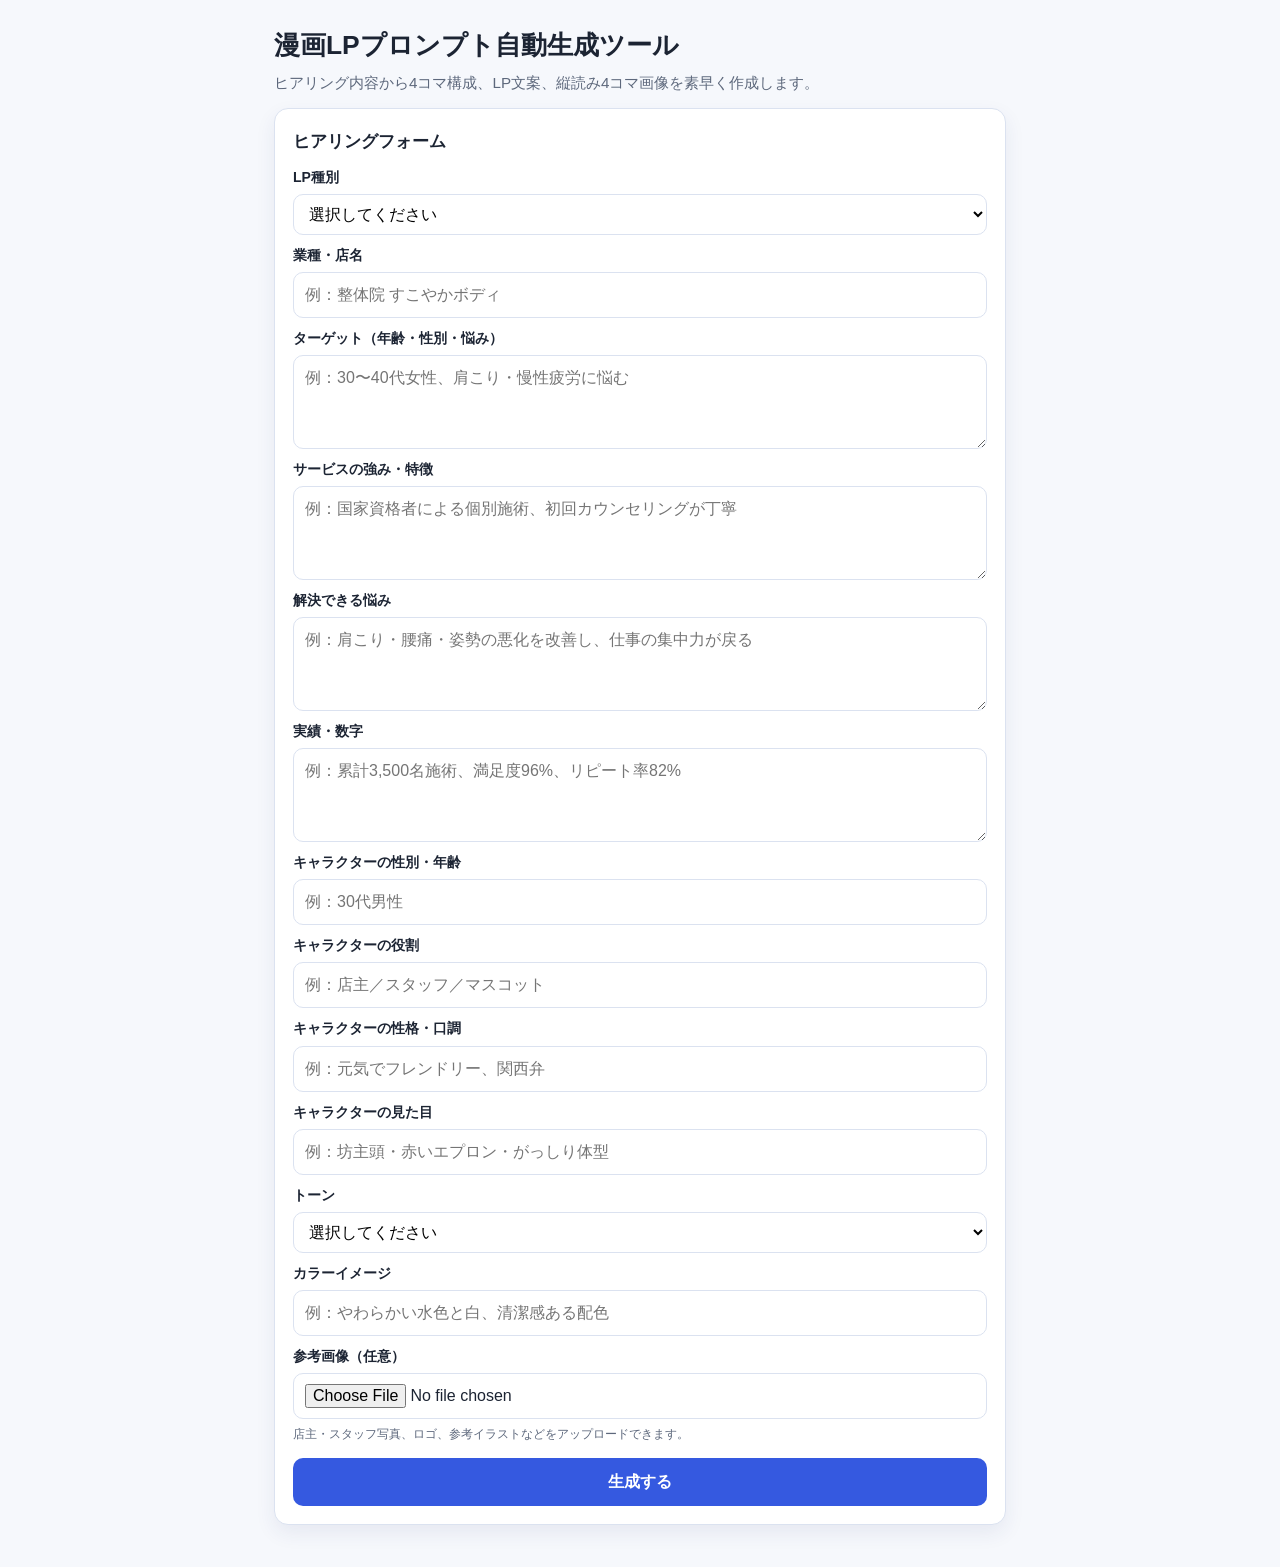
==== index.html @ 5ed5b771 "Add manual image upload for LP generation" ====
﻿<!doctype html>
<html lang="ja">
  <head>
    <meta charset="UTF-8" />
    <meta name="viewport" content="width=device-width, initial-scale=1.0" />
    <title>漫画LPプロンプト自動生成ツール</title>
    <link rel="stylesheet" href="styles.css" />
  </head>
  <body>
    <main class="container">
      <header class="page-header">
        <h1>漫画LPプロンプト自動生成ツール</h1>
        <p>ヒアリング内容から4コマ構成、LP文案、縦読み4コマ画像を素早く作成します。</p>
      </header>

      <section class="card">
        <h2>ヒアリングフォーム</h2>
        <form id="hearing-form" class="form-grid">
        
          <label>
            <span>LP種別</span>
            <select id="lpType" required>
              <option value="">選択してください</option>
              <option value="集客">集客LP（お客様向け）</option>
              <option value="採用">採用LP（求職者向け）</option>
            </select>
          </label>

          <label>
            <span>業種・店名</span>
            <input type="text" id="businessName" required placeholder="例：整体院 すこやかボディ" />
          </label>

          <label>
            <span>ターゲット（年齢・性別・悩み）</span>
            <textarea id="target" required rows="3" placeholder="例：30〜40代女性、肩こり・慢性疲労に悩む"></textarea>
          </label>

          <label>
            <span>サービスの強み・特徴</span>
            <textarea id="strengths" required rows="3" placeholder="例：国家資格者による個別施術、初回カウンセリングが丁寧"></textarea>
          </label>

          <label>
            <span>解決できる悩み</span>
            <textarea id="problemsSolved" required rows="3" placeholder="例：肩こり・腰痛・姿勢の悪化を改善し、仕事の集中力が戻る"></textarea>
          </label>

          <label>
            <span>実績・数字</span>
            <textarea id="results" required rows="3" placeholder="例：累計3,500名施術、満足度96%、リピート率82%"></textarea>
          </label>

          <label>
            <span>キャラクターの性別・年齢</span>
            <input type="text" id="characterGender" required placeholder="例：30代男性" />
          </label>
          
          <label>
            <span>キャラクターの役割</span>
            <input type="text" id="characterRole" required placeholder="例：店主／スタッフ／マスコット" />
          </label>
          
          <label>
            <span>キャラクターの性格・口調</span>
            <input type="text" id="characterPersonality" required placeholder="例：元気でフレンドリー、関西弁" />
          </label>
          
          <label>
            <span>キャラクターの見た目</span>
            <input type="text" id="characterAppearance" required placeholder="例：坊主頭・赤いエプロン・がっしり体型" />
          </label>

          <label>
            <span>トーン</span>
            <select id="tone" required>
              <option value="">選択してください</option>
              <option value="明るい">明るい</option>
              <option value="シリアス">シリアス</option>
              <option value="親しみやすい">親しみやすい</option>
            </select>
          </label>

          <label>
            <span>カラーイメージ</span>
            <input type="text" id="colorImage" required placeholder="例：やわらかい水色と白、清潔感ある配色" />
          </label>
          
          <label>
            <span>参考画像（任意）</span>
            <input type="file" id="referenceImage" accept="image/*" />
            <small class="help-text">店主・スタッフ写真、ロゴ、参考イラストなどをアップロードできます。</small>
          </label>

          <button type="submit" class="primary-btn" id="generateButton">生成する</button>
        </form>
      </section>

      <section class="card" id="output-section" hidden>
        <h2>生成結果</h2>

        <article class="output-block">
          <div class="output-head">
            <h3>1. 4コマのストーリー構成</h3>
            <button type="button" class="copy-btn" data-copy-target="storyOutput">コピー</button>
          </div>
          <pre id="storyOutput" class="output-text"></pre>
        </article>

        <article class="output-block">
          <div class="output-head">
            <h3>2. 画像生成プロンプト（4コマ分）</h3>
            <button type="button" class="copy-btn" data-copy-target="promptOutput">コピー</button>
          </div>
          <pre id="promptOutput" class="output-text"></pre>
        </article>

        <article class="output-block">
          <div class="output-head">
            <h3>3. LPのキャッチコピー案（3パターン）</h3>
            <button type="button" class="copy-btn" data-copy-target="copyOutput">コピー</button>
          </div>
          <pre id="copyOutput" class="output-text"></pre>
        </article>

        <article class="output-block">
          <div class="output-head">
            <h3>4. Claude AIによる分析・提案</h3>
            <button type="button" class="copy-btn" data-copy-target="claudeOutput">コピー</button>
          </div>
          <pre id="claudeOutput" class="output-text"></pre>
        </article>
        <article class="output-block">
          <div class="output-head">
            <h3>5. LP HTMLを生成する</h3>
            <button type="button" class="primary-btn" id="generateLpButton">LP HTMLを生成</button>
          </div>
          <p class="help-text">ヒアリング内容からLP本体のHTMLファイルを自動生成します。生成後にダウンロードできます。</p>
          <p id="lpStatus" class="status-text"></p>
          <button type="button" id="downloadLpButton" class="primary-btn" hidden>HTMLをダウンロード</button>
        </article>

        <article class="output-block">
          <div class="output-head">
            <h3>6. 4コマ漫画データを生成</h3>
            <button type="button" class="primary-btn" id="generateMangaDataButton">4コマデータを生成</button>
          </div>
          <p class="help-text">各コマの設計データ（シーン・セリフ・ナレーション・画像プロンプト）をClaude AIが自動生成します。</p>
          <p id="mangaDataStatus" class="status-text"></p>
          <div id="mangaCardsContainer" hidden></div>
          <button type="button" class="primary-btn" id="generateImagesButton" hidden>4コマ画像を生成（GPT Image 2）</button>
          <p id="imageGenStatus" class="status-text"></p>
          <div id="mangaImagesContainer" hidden></div>
        </article>

        <article class="output-block">
          <div class="output-head">
            <h3>7. 手動画像アップロード（API不要）</h3>
          </div>
          <p class="help-text">OpenAI APIが使えない場合、外部で作成した画像をアップロードするとLP HTMLに反映できます。アップロード後にそのまま「LP HTMLを生成」へ進めます。</p>
          <div class="upload-grid">
            <div class="upload-item">
              <label>
                <span>人物紹介画像</span>
                <input type="file" id="uploadProfile" accept="image/*" />
              </label>
              <div id="previewProfile" class="upload-preview" hidden></div>
            </div>
            <div class="upload-item">
              <label>
                <span>1コマ目</span>
                <input type="file" id="uploadPanel1" accept="image/*" />
              </label>
              <div id="previewPanel1" class="upload-preview" hidden></div>
            </div>
            <div class="upload-item">
              <label>
                <span>2コマ目</span>
                <input type="file" id="uploadPanel2" accept="image/*" />
              </label>
              <div id="previewPanel2" class="upload-preview" hidden></div>
            </div>
            <div class="upload-item">
              <label>
                <span>3コマ目</span>
                <input type="file" id="uploadPanel3" accept="image/*" />
              </label>
              <div id="previewPanel3" class="upload-preview" hidden></div>
            </div>
            <div class="upload-item">
              <label>
                <span>4コマ目</span>
                <input type="file" id="uploadPanel4" accept="image/*" />
              </label>
              <div id="previewPanel4" class="upload-preview" hidden></div>
            </div>
          </div>
          <p id="uploadStatus" class="upload-status"></p>
        </article>
      </section>
    </main>

    <script src="script.js"></script>
  </body>
</html>
---- styles.css ----
﻿:root {
  --bg: #f6f8fc;
  --surface: #ffffff;
  --text: #1c2433;
  --muted: #5d687c;
  --primary: #3559e0;
  --primary-hover: #2547c3;
  --border: #dbe2f0;
  --radius: 14px;
  --shadow: 0 8px 20px rgba(38, 55, 110, 0.08);
  --success: #1f8f53;
  --warning-bg: #fff9e8;
}

* {
  box-sizing: border-box;
}

body {
  margin: 0;
  font-family: -apple-system, BlinkMacSystemFont, "Segoe UI", Roboto, "Hiragino Kaku Gothic ProN", "Noto Sans JP", "Yu Gothic", sans-serif;
  background: var(--bg);
  color: var(--text);
  line-height: 1.5;
}

.container {
  max-width: 760px;
  margin: 0 auto;
  padding: 16px 14px 28px;
}

.page-header {
  margin-bottom: 14px;
}

h1 {
  font-size: 1.35rem;
  margin: 0 0 6px;
}

.page-header p {
  margin: 0;
  color: var(--muted);
  font-size: 0.95rem;
}

.card {
  background: var(--surface);
  border: 1px solid var(--border);
  border-radius: var(--radius);
  box-shadow: var(--shadow);
  padding: 14px;
  margin-bottom: 14px;
}

h2 {
  margin: 2px 0 12px;
  font-size: 1.05rem;
}

.form-grid {
  display: grid;
  gap: 10px;
}

label {
  display: grid;
  gap: 6px;
}

label span {
  font-size: 0.88rem;
  font-weight: 600;
}

.help-text {
  color: var(--muted);
  font-size: 0.78rem;
}

input,
textarea,
select,
button {
  font: inherit;
}

input,
textarea,
select {
  width: 100%;
  border: 1px solid var(--border);
  border-radius: 10px;
  padding: 10px 11px;
  background: #fff;
}

textarea {
  resize: vertical;
}

input:focus,
textarea:focus,
select:focus,
button:focus-visible {
  outline: 2px solid #93a8ff;
  outline-offset: 1px;
}

.primary-btn {
  margin-top: 4px;
  border: none;
  border-radius: 10px;
  background: var(--primary);
  color: #fff;
  padding: 12px;
  font-weight: 700;
}

.primary-btn:hover {
  background: var(--primary-hover);
}

.primary-btn:disabled {
  opacity: 0.7;
}

.output-block + .output-block {
  margin-top: 16px;
}

.output-head {
  display: flex;
  justify-content: space-between;
  align-items: center;
  gap: 8px;
  margin-bottom: 8px;
}

h3 {
  font-size: 0.95rem;
  margin: 0;
}

.copy-btn {
  border: 1px solid var(--border);
  border-radius: 999px;
  padding: 7px 11px;
  background: #fff;
  color: var(--text);
  font-size: 0.8rem;
}

.copy-btn:hover {
  background: #f1f5ff;
}

.output-text {
  margin: 0;
  white-space: pre-wrap;
  background: #f9fbff;
  border: 1px solid var(--border);
  border-radius: 10px;
  padding: 10px;
  min-height: 84px;
  font-size: 0.88rem;
}

.status-text {
  margin: 0 0 10px;
  color: var(--muted);
  font-size: 0.88rem;
}

.generated-image {
  display: block;
  width: 100%;
  max-width: 420px;
  margin: 0 auto;
  border-radius: 12px;
  border: 1px solid var(--border);
  box-shadow: var(--shadow);
  background: linear-gradient(180deg, #fff, #f6f8fc);
}

@media (min-width: 768px) {
  .container {
    padding-top: 26px;
  }

  .card {
    padding: 18px;
  }

  h1 {
    font-size: 1.65rem;
  }
}
/* ローディングスピナー */
.spinner {
  display: inline-block;
  width: 16px;
  height: 16px;
  border: 2px solid var(--border);
  border-top-color: var(--primary);
  border-radius: 50%;
  animation: spin 0.7s linear infinite;
  vertical-align: middle;
  margin-right: 6px;
}
@keyframes spin {
  to { transform: rotate(360deg); }
}

/* Claude出力のMarkdown整形 */
.claude-result {
  background: #f9fbff;
  border: 1px solid var(--border);
  border-radius: 10px;
  padding: 14px;
  font-size: 0.88rem;
  line-height: 1.7;
}
.claude-result h2 {
  font-size: 1rem;
  color: var(--primary);
  border-bottom: 1px solid var(--border);
  padding-bottom: 4px;
  margin: 16px 0 8px;
}
.claude-result h2:first-child {
  margin-top: 0;
}
.claude-result h3 {
  font-size: 0.92rem;
  margin: 12px 0 4px;
}
.claude-result p {
  margin: 4px 0;
}
.claude-result blockquote {
  border-left: 3px solid var(--primary);
  margin: 6px 0;
  padding: 4px 10px;
  color: var(--muted);
  background: #f1f5ff;
  border-radius: 0 6px 6px 0;
}
.claude-result hr {
  border: none;
  border-top: 1px solid var(--border);
  margin: 12px 0;
}
/* コードブロックのはみ出し防止 */
.claude-result pre {
  white-space: pre-wrap;
  word-break: break-all;
  background: #f1f5ff;
  border: 1px solid var(--border);
  border-radius: 8px;
  padding: 10px;
  font-size: 0.82rem;
  overflow-x: auto;
}
/* テーブル */
.md-table {
  width: 100%;
  border-collapse: collapse;
  font-size: 0.85rem;
  margin: 8px 0;
}
.md-table th,
.md-table td {
  border: 1px solid var(--border);
  padding: 6px 10px;
  text-align: left;
}
.md-table th {
  background: #f1f5ff;
  font-weight: 600;
}

/* 4コマ漫画データカード */
.manga-cards-grid {
  display: grid;
  gap: 12px;
  margin-top: 8px;
}

@media (min-width: 640px) {
  .manga-cards-grid {
    grid-template-columns: 1fr 1fr;
  }
}

.manga-card {
  border: 1px solid var(--border);
  border-radius: 10px;
  overflow: hidden;
  background: #fff;
}

.manga-card-header {
  background: var(--primary);
  color: #fff;
  padding: 8px 12px;
  display: flex;
  align-items: center;
  gap: 8px;
}

.manga-panel-num {
  font-size: 0.75rem;
  font-weight: 700;
  background: rgba(255, 255, 255, 0.2);
  border-radius: 999px;
  padding: 2px 8px;
  white-space: nowrap;
}

.manga-panel-title {
  font-size: 0.88rem;
  font-weight: 700;
}

.manga-card-body {
  margin: 0;
  padding: 10px 12px;
  display: grid;
  gap: 4px;
  font-size: 0.85rem;
}

.manga-card-body dt {
  font-weight: 600;
  color: var(--muted);
  font-size: 0.75rem;
  margin-top: 6px;
}

.manga-card-body dt:first-child {
  margin-top: 0;
}

.manga-card-body dd {
  margin: 0;
  line-height: 1.6;
}

.manga-dialogue {
  display: flex;
  flex-wrap: wrap;
  gap: 4px;
}

.manga-dialogue-item {
  background: #f1f5ff;
  border-radius: 6px;
  padding: 2px 8px;
  font-size: 0.82rem;
}

.manga-prompt-row {
  display: flex;
  align-items: flex-start;
  gap: 8px;
}

.manga-prompt-row span {
  flex: 1;
  font-size: 0.8rem;
  color: var(--muted);
  word-break: break-all;
  line-height: 1.5;
}

.manga-copy-btn {
  flex-shrink: 0;
  margin-top: 1px;
}

/* 共通キャラクタープロンプト */
.manga-common-char {
  border: 1px solid var(--border);
  border-radius: 10px;
  background: #f1f5ff;
  padding: 10px 12px;
  margin-bottom: 12px;
}

.manga-common-char-head {
  display: flex;
  justify-content: space-between;
  align-items: center;
  gap: 8px;
  margin-bottom: 6px;
}

.manga-common-char-label {
  font-size: 0.75rem;
  font-weight: 700;
  color: var(--primary);
}

.manga-common-char-text {
  display: block;
  font-size: 0.82rem;
  color: var(--muted);
  word-break: break-all;
  line-height: 1.6;
}

/* 4コマ画像生成エリア */
#mangaImagesContainer {
  display: flex;
  flex-direction: column;
  gap: 16px;
  margin-top: 12px;
}

.manga-image-item {
  border: 1px solid var(--border);
  border-radius: 10px;
  overflow: hidden;
  background: #fff;
}

.manga-image-label {
  background: var(--primary);
  color: #fff;
  font-size: 0.82rem;
  font-weight: 700;
  padding: 6px 12px;
}

.manga-image-item img {
  display: block;
  width: 100%;
  height: auto;
}

.manga-image-error {
  border-color: #e57373;
}

.manga-image-error p {
  color: #c62828;
  font-size: 0.85rem;
  padding: 10px 12px;
  margin: 0;
}

/* 手動アップロードセクション */
.upload-grid {
  display: grid;
  gap: 10px;
  margin-top: 8px;
}

@media (min-width: 500px) {
  .upload-grid {
    grid-template-columns: 1fr 1fr;
  }
}

.upload-item {
  border: 1px solid var(--border);
  border-radius: 10px;
  background: #fff;
  overflow: hidden;
}

.upload-item label {
  display: block;
  padding: 10px 12px;
  background: #f1f5ff;
  cursor: pointer;
  border-bottom: 1px solid var(--border);
}

.upload-item label span {
  display: block;
  font-size: 0.82rem;
  font-weight: 700;
  color: var(--primary);
  margin-bottom: 4px;
}

.upload-item label input[type="file"] {
  font-size: 0.78rem;
  width: 100%;
}

.upload-preview {
  padding: 8px;
  background: #f9fbff;
}

.upload-preview img {
  display: block;
  width: 100%;
  height: auto;
  border-radius: 6px;
  border: 1px solid var(--border);
}

.upload-status {
  margin: 10px 0 0;
  font-size: 0.85rem;
  color: var(--success);
  font-weight: 600;
}
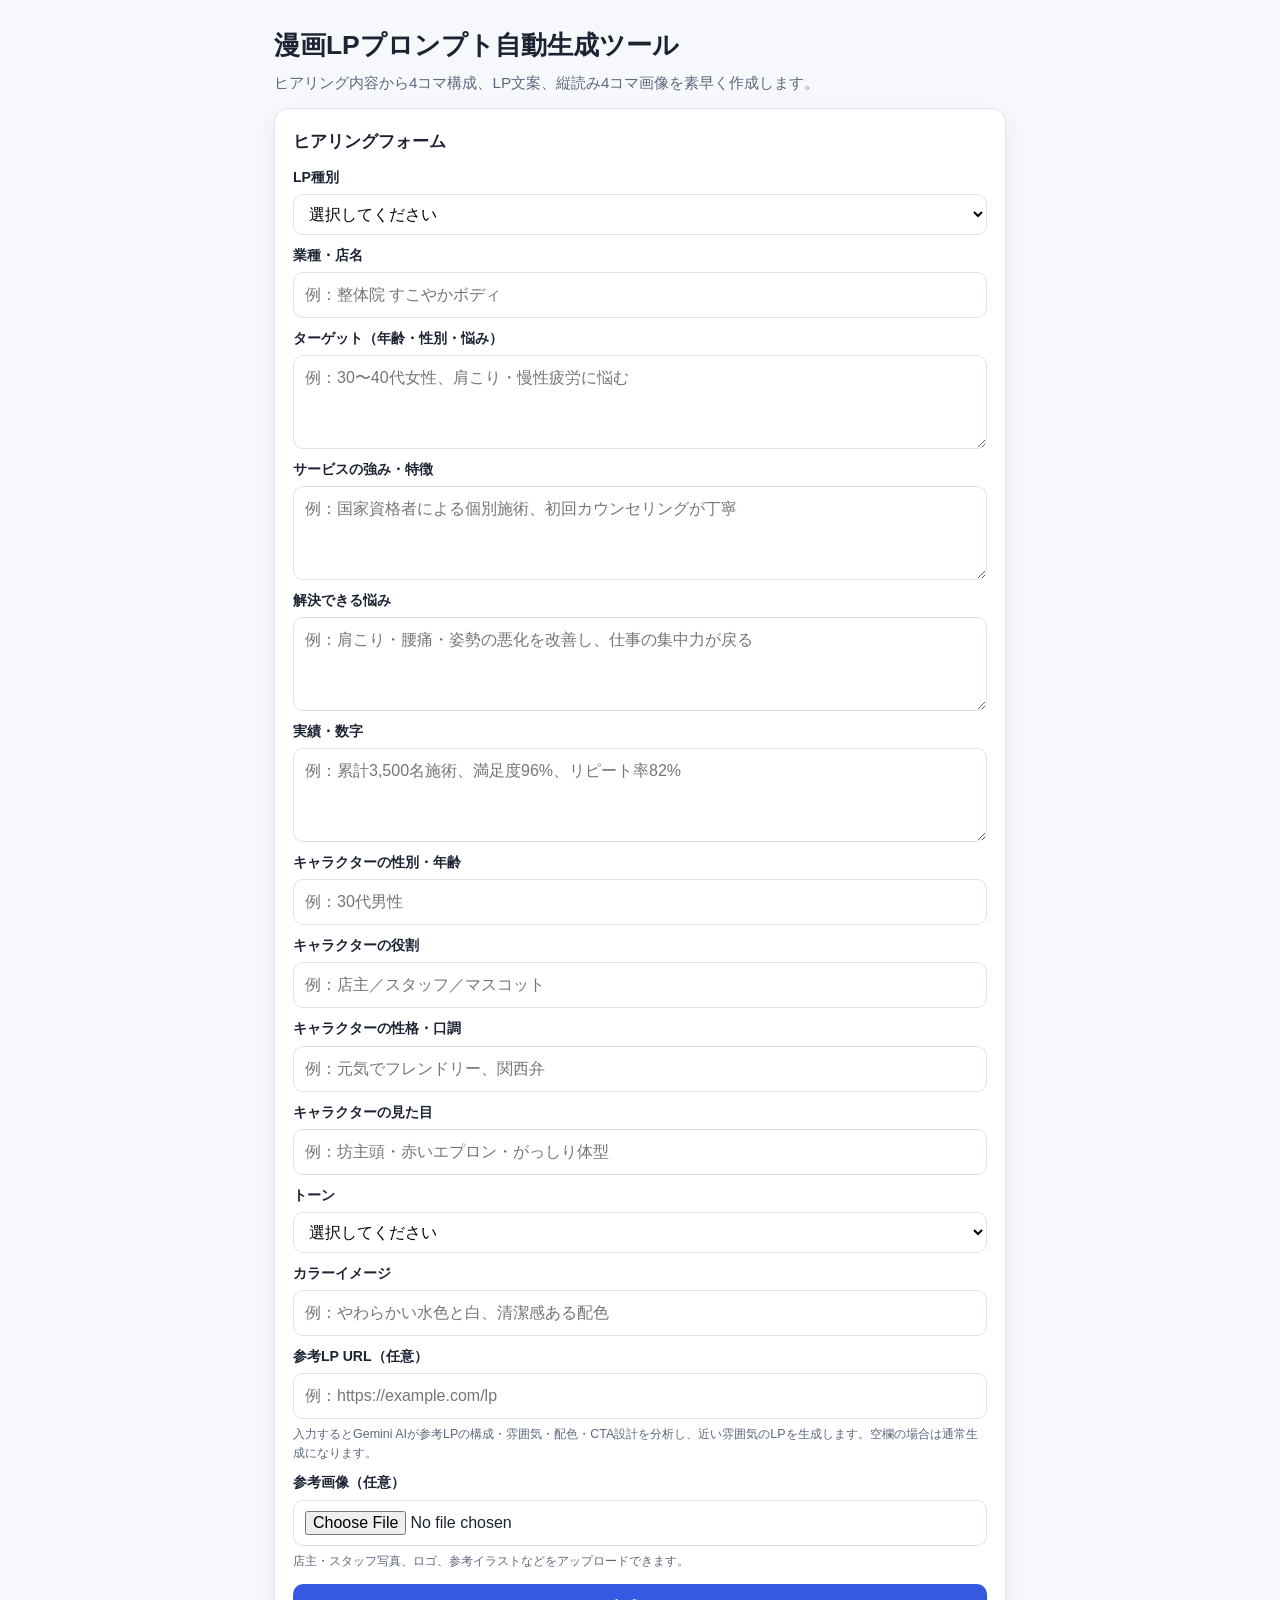
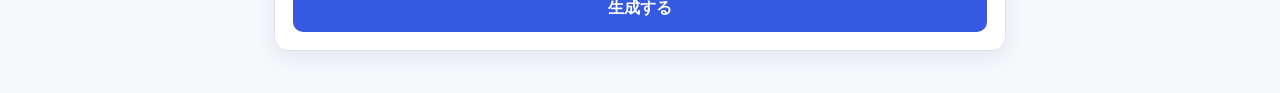
==== commit 699afbf6: "Add reference LP URL generation with Gemini fallback" ====
--- a/index.html
+++ b/index.html
@@ -87,6 +87,12 @@
           </label>
           
           <label>
+            <span>参考LP URL（任意）</span>
+            <input type="url" id="refLpUrl" placeholder="例：https://example.com/lp" />
+            <small class="help-text">入力するとGemini AIが参考LPの構成・雰囲気・配色・CTA設計を分析し、近い雰囲気のLPを生成します。空欄の場合は通常生成になります。</small>
+          </label>
+
+          <label>
             <span>参考画像（任意）</span>
             <input type="file" id="referenceImage" accept="image/*" />
             <small class="help-text">店主・スタッフ写真、ロゴ、参考イラストなどをアップロードできます。</small>
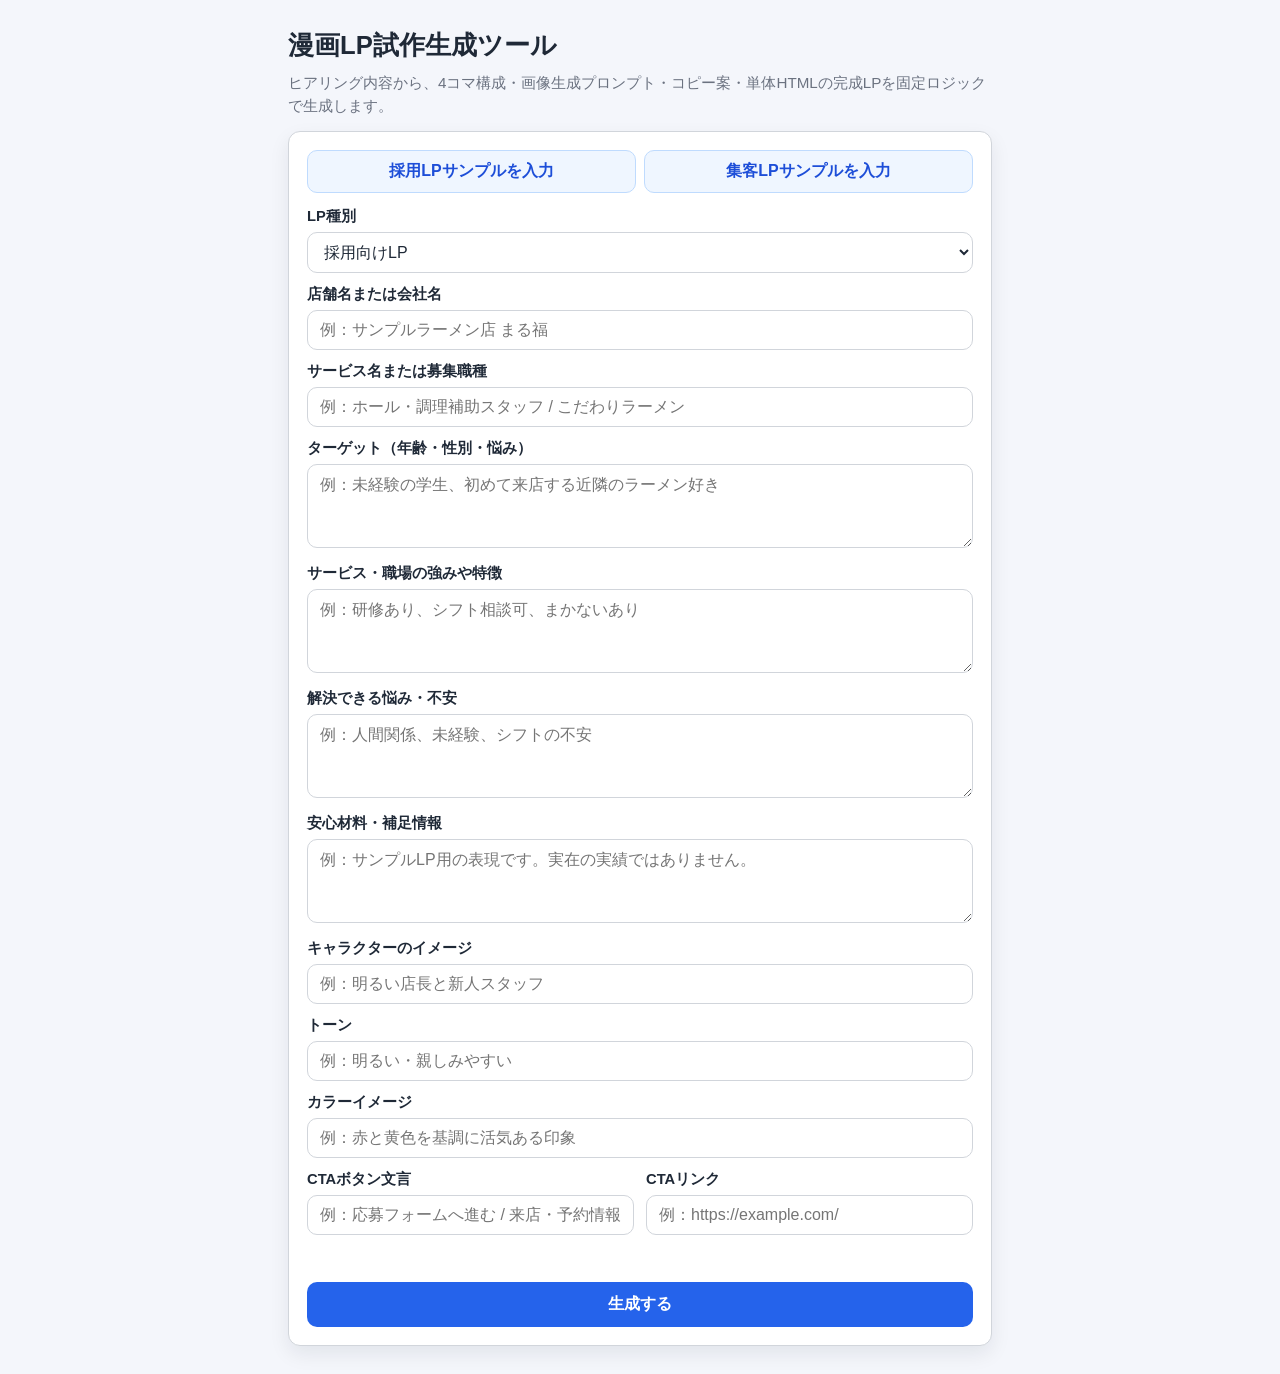
==== commit 6be554b8: "Build recruiting and leadgen manga LP generator" ====
--- a/index.html
+++ b/index.html
@@ -3,209 +3,135 @@
   <head>
     <meta charset="UTF-8" />
     <meta name="viewport" content="width=device-width, initial-scale=1.0" />
-    <title>漫画LPプロンプト自動生成ツール</title>
-    <link rel="stylesheet" href="styles.css" />
+    <title>ヒアリングフォーム→漫画LP試作生成</title>
+    <link rel="stylesheet" href="css/manga.css" />
   </head>
   <body>
     <main class="container">
-      <header class="page-header">
-        <h1>漫画LPプロンプト自動生成ツール</h1>
-        <p>ヒアリング内容から4コマ構成、LP文案、縦読み4コマ画像を素早く作成します。</p>
+      <header class="header">
+        <h1>漫画LP試作生成ツール</h1>
+        <p>ヒアリング内容から、4コマ構成・画像生成プロンプト・コピー案・単体HTMLの完成LPを固定ロジックで生成します。</p>
       </header>
 
-      <section class="card">
-        <h2>ヒアリングフォーム</h2>
-        <form id="hearing-form" class="form-grid">
-        
-          <label>
-            <span>LP種別</span>
-            <select id="lpType" required>
-              <option value="">選択してください</option>
-              <option value="集客">集客LP（お客様向け）</option>
-              <option value="採用">採用LP（求職者向け）</option>
-            </select>
-          </label>
+      <form id="hearing-form" class="card" novalidate>
+        <div class="preset-actions" aria-label="サンプル入力">
+          <button type="button" class="preset-btn" data-preset="recruiting">採用LPサンプルを入力</button>
+          <button type="button" class="preset-btn" data-preset="leadgen">集客LPサンプルを入力</button>
+        </div>
 
-          <label>
-            <span>業種・店名</span>
-            <input type="text" id="businessName" required placeholder="例：整体院 すこやかボディ" />
-          </label>
+        <div class="field">
+          <label for="lpType">LP種別</label>
+          <select id="lpType" name="lpType" required>
+            <option value="recruiting">採用向けLP</option>
+            <option value="leadgen">集客向けLP</option>
+          </select>
+        </div>
 
-          <label>
-            <span>ターゲット（年齢・性別・悩み）</span>
-            <textarea id="target" required rows="3" placeholder="例：30〜40代女性、肩こり・慢性疲労に悩む"></textarea>
-          </label>
+        <div class="field">
+          <label for="business">店舗名または会社名</label>
+          <input id="business" name="business" type="text" required placeholder="例：サンプルラーメン店 まる福" />
+        </div>
 
-          <label>
-            <span>サービスの強み・特徴</span>
-            <textarea id="strengths" required rows="3" placeholder="例：国家資格者による個別施術、初回カウンセリングが丁寧"></textarea>
-          </label>
+        <div class="field">
+          <label for="service">サービス名または募集職種</label>
+          <input id="service" name="service" type="text" required placeholder="例：ホール・調理補助スタッフ / こだわりラーメン" />
+        </div>
 
-          <label>
-            <span>解決できる悩み</span>
-            <textarea id="problemsSolved" required rows="3" placeholder="例：肩こり・腰痛・姿勢の悪化を改善し、仕事の集中力が戻る"></textarea>
-          </label>
+        <div class="field">
+          <label for="target">ターゲット（年齢・性別・悩み）</label>
+          <textarea id="target" name="target" required placeholder="例：未経験の学生、初めて来店する近隣のラーメン好き"></textarea>
+        </div>
 
-          <label>
-            <span>実績・数字</span>
-            <textarea id="results" required rows="3" placeholder="例：累計3,500名施術、満足度96%、リピート率82%"></textarea>
-          </label>
+        <div class="field">
+          <label for="strength">サービス・職場の強みや特徴</label>
+          <textarea id="strength" name="strength" required placeholder="例：研修あり、シフト相談可、まかないあり"></textarea>
+        </div>
 
-          <label>
-            <span>キャラクターの性別・年齢</span>
-            <input type="text" id="characterGender" required placeholder="例：30代男性" />
-          </label>
-          
-          <label>
-            <span>キャラクターの役割</span>
-            <input type="text" id="characterRole" required placeholder="例：店主／スタッフ／マスコット" />
-          </label>
-          
-          <label>
-            <span>キャラクターの性格・口調</span>
-            <input type="text" id="characterPersonality" required placeholder="例：元気でフレンドリー、関西弁" />
-          </label>
-          
-          <label>
-            <span>キャラクターの見た目</span>
-            <input type="text" id="characterAppearance" required placeholder="例：坊主頭・赤いエプロン・がっしり体型" />
-          </label>
+        <div class="field">
+          <label for="problem">解決できる悩み・不安</label>
+          <textarea id="problem" name="problem" required placeholder="例：人間関係、未経験、シフトの不安"></textarea>
+        </div>
 
-          <label>
-            <span>トーン</span>
-            <select id="tone" required>
-              <option value="">選択してください</option>
-              <option value="明るい">明るい</option>
-              <option value="シリアス">シリアス</option>
-              <option value="親しみやすい">親しみやすい</option>
-            </select>
-          </label>
+        <div class="field">
+          <label for="achievement">安心材料・補足情報</label>
+          <textarea id="achievement" name="achievement" required placeholder="例：サンプルLP用の表現です。実在の実績ではありません。"></textarea>
+        </div>
 
-          <label>
-            <span>カラーイメージ</span>
-            <input type="text" id="colorImage" required placeholder="例：やわらかい水色と白、清潔感ある配色" />
-          </label>
-          
-          <label>
-            <span>参考LP URL（任意）</span>
-            <input type="url" id="refLpUrl" placeholder="例：https://example.com/lp" />
-            <small class="help-text">入力するとGemini AIが参考LPの構成・雰囲気・配色・CTA設計を分析し、近い雰囲気のLPを生成します。空欄の場合は通常生成になります。</small>
-          </label>
+        <div class="field">
+          <label for="character">キャラクターのイメージ</label>
+          <input id="character" name="character" type="text" required placeholder="例：明るい店長と新人スタッフ" />
+        </div>
 
-          <label>
-            <span>参考画像（任意）</span>
-            <input type="file" id="referenceImage" accept="image/*" />
-            <small class="help-text">店主・スタッフ写真、ロゴ、参考イラストなどをアップロードできます。</small>
-          </label>
+        <div class="field">
+          <label for="tone">トーン</label>
+          <input id="tone" name="tone" type="text" required placeholder="例：明るい・親しみやすい" />
+        </div>
 
-          <button type="submit" class="primary-btn" id="generateButton">生成する</button>
-        </form>
-      </section>
+        <div class="field">
+          <label for="color">カラーイメージ</label>
+          <input id="color" name="color" type="text" required placeholder="例：赤と黄色を基調に活気ある印象" />
+        </div>
 
-      <section class="card" id="output-section" hidden>
-        <h2>生成結果</h2>
+        <div class="field field-pair">
+          <div>
+            <label for="ctaLabel">CTAボタン文言</label>
+            <input id="ctaLabel" name="ctaLabel" type="text" required placeholder="例：応募フォームへ進む / 来店・予約情報を見る" />
+          </div>
+          <div>
+            <label for="ctaUrl">CTAリンク</label>
+            <input id="ctaUrl" name="ctaUrl" type="url" required placeholder="例：https://example.com/" />
+          </div>
+        </div>
 
-        <article class="output-block">
-          <div class="output-head">
-            <h3>1. 4コマのストーリー構成</h3>
-            <button type="button" class="copy-btn" data-copy-target="storyOutput">コピー</button>
+        <p id="form-error" class="form-error" role="alert"></p>
+        <button class="submit-btn" type="submit">生成する</button>
+      </form>
+
+      <section id="result" class="result hidden" aria-live="polite">
+        <article class="card result-block">
+          <div class="result-header">
+            <h2>1. 4コマのストーリー構成</h2>
+            <button type="button" class="copy-btn" data-copy-target="story">コピー</button>
           </div>
-          <pre id="storyOutput" class="output-text"></pre>
+          <pre id="story" class="output"></pre>
         </article>
 
-        <article class="output-block">
-          <div class="output-head">
-            <h3>2. 画像生成プロンプト（4コマ分）</h3>
-            <button type="button" class="copy-btn" data-copy-target="promptOutput">コピー</button>
+        <article class="card result-block">
+          <div class="result-header">
+            <h2>2. 画像生成プロンプト（4コマ分）</h2>
+            <button type="button" class="copy-btn" data-copy-target="prompts">コピー</button>
           </div>
-          <pre id="promptOutput" class="output-text"></pre>
+          <pre id="prompts" class="output"></pre>
         </article>
 
-        <article class="output-block">
-          <div class="output-head">
-            <h3>3. LPのキャッチコピー案（3パターン）</h3>
-            <button type="button" class="copy-btn" data-copy-target="copyOutput">コピー</button>
+        <article class="card result-block">
+          <div class="result-header">
+            <h2>3. LPキャッチコピー案（3パターン）</h2>
+            <button type="button" class="copy-btn" data-copy-target="copies">コピー</button>
           </div>
-          <pre id="copyOutput" class="output-text"></pre>
+          <pre id="copies" class="output"></pre>
         </article>
 
-        <article class="output-block">
-          <div class="output-head">
-            <h3>4. Claude AIによる分析・提案</h3>
-            <button type="button" class="copy-btn" data-copy-target="claudeOutput">コピー</button>
+        <article class="card result-block">
+          <div class="result-header">
+            <h2>4. 完成LPプレビュー</h2>
+            <button id="download-html" type="button" class="copy-btn">HTMLダウンロード</button>
           </div>
-          <pre id="claudeOutput" class="output-text"></pre>
-        </article>
-        <article class="output-block">
-          <div class="output-head">
-            <h3>5. LP HTMLを生成する</h3>
-            <button type="button" class="primary-btn" id="generateLpButton">LP HTMLを生成</button>
-          </div>
-          <p class="help-text">ヒアリング内容からLP本体のHTMLファイルを自動生成します。生成後にダウンロードできます。</p>
-          <p id="lpStatus" class="status-text"></p>
-          <button type="button" id="downloadLpButton" class="primary-btn" hidden>HTMLをダウンロード</button>
+          <div id="lp-preview" class="preview-shell"></div>
         </article>
 
-        <article class="output-block">
-          <div class="output-head">
-            <h3>6. 4コマ漫画データを生成</h3>
-            <button type="button" class="primary-btn" id="generateMangaDataButton">4コマデータを生成</button>
+        <article class="card result-block">
+          <div class="result-header">
+            <h2>5. 生成HTML検査</h2>
           </div>
-          <p class="help-text">各コマの設計データ（シーン・セリフ・ナレーション・画像プロンプト）をClaude AIが自動生成します。</p>
-          <p id="mangaDataStatus" class="status-text"></p>
-          <div id="mangaCardsContainer" hidden></div>
-          <button type="button" class="primary-btn" id="generateImagesButton" hidden>4コマ画像を生成（GPT Image 2）</button>
-          <p id="imageGenStatus" class="status-text"></p>
-          <div id="mangaImagesContainer" hidden></div>
-        </article>
-
-        <article class="output-block">
-          <div class="output-head">
-            <h3>7. 手動画像アップロード（API不要）</h3>
-          </div>
-          <p class="help-text">OpenAI APIが使えない場合、外部で作成した画像をアップロードするとLP HTMLに反映できます。アップロード後にそのまま「LP HTMLを生成」へ進めます。</p>
-          <div class="upload-grid">
-            <div class="upload-item">
-              <label>
-                <span>人物紹介画像</span>
-                <input type="file" id="uploadProfile" accept="image/*" />
-              </label>
-              <div id="previewProfile" class="upload-preview" hidden></div>
-            </div>
-            <div class="upload-item">
-              <label>
-                <span>1コマ目</span>
-                <input type="file" id="uploadPanel1" accept="image/*" />
-              </label>
-              <div id="previewPanel1" class="upload-preview" hidden></div>
-            </div>
-            <div class="upload-item">
-              <label>
-                <span>2コマ目</span>
-                <input type="file" id="uploadPanel2" accept="image/*" />
-              </label>
-              <div id="previewPanel2" class="upload-preview" hidden></div>
-            </div>
-            <div class="upload-item">
-              <label>
-                <span>3コマ目</span>
-                <input type="file" id="uploadPanel3" accept="image/*" />
-              </label>
-              <div id="previewPanel3" class="upload-preview" hidden></div>
-            </div>
-            <div class="upload-item">
-              <label>
-                <span>4コマ目</span>
-                <input type="file" id="uploadPanel4" accept="image/*" />
-              </label>
-              <div id="previewPanel4" class="upload-preview" hidden></div>
-            </div>
-          </div>
-          <p id="uploadStatus" class="upload-status"></p>
+          <pre id="html-check" class="output check-output"></pre>
         </article>
       </section>
     </main>
 
-    <script src="script.js"></script>
+    <textarea id="generated-html-source" hidden></textarea>
+    <script src="js/scroll.js"></script>
   </body>
 </html>
+
+
--- a/css/manga.css
+++ b/css/manga.css
@@ -0,0 +1,784 @@
+﻿:root {
+  --bg: #f4f6fb;
+  --surface: #ffffff;
+  --text: #1f2937;
+  --muted: #6b7280;
+  --line: #d1d5db;
+  --primary: #2563eb;
+  --primary-dark: #1d4ed8;
+  --danger: #b91c1c;
+  --radius: 12px;
+  --shadow: 0 8px 20px rgba(15, 23, 42, 0.08);
+}
+
+*,
+*::before,
+*::after {
+  box-sizing: border-box;
+}
+
+body {
+  margin: 0;
+  font-family: "Hiragino Kaku Gothic ProN", "Yu Gothic UI", "Noto Sans JP", sans-serif;
+  color: var(--text);
+  background: var(--bg);
+}
+
+.container {
+  width: min(100%, 760px);
+  margin: 0 auto;
+  padding: 16px;
+}
+
+.header {
+  margin-bottom: 14px;
+}
+
+.header h1 {
+  margin: 0 0 8px;
+  font-size: 1.4rem;
+  line-height: 1.4;
+}
+
+.header p {
+  margin: 0;
+  color: var(--muted);
+  font-size: 0.95rem;
+  line-height: 1.5;
+}
+
+.card {
+  background: var(--surface);
+  border: 1px solid var(--line);
+  border-radius: var(--radius);
+  box-shadow: var(--shadow);
+  padding: 14px;
+}
+
+.field + .field {
+  margin-top: 12px;
+}
+
+.field-pair {
+  display: grid;
+  gap: 12px;
+}
+
+label {
+  display: block;
+  margin-bottom: 6px;
+  font-size: 0.92rem;
+  font-weight: 700;
+}
+
+input,
+textarea,
+select {
+  width: 100%;
+  padding: 10px 12px;
+  border: 1px solid var(--line);
+  border-radius: 10px;
+  font: inherit;
+  color: var(--text);
+  background: #fff;
+}
+
+textarea {
+  min-height: 84px;
+  resize: vertical;
+}
+
+input:focus,
+textarea:focus,
+select:focus {
+  outline: 2px solid rgba(37, 99, 235, 0.18);
+  border-color: var(--primary);
+}
+
+.submit-btn,
+.copy-btn {
+  border: 0;
+  border-radius: 10px;
+  font: inherit;
+  font-weight: 700;
+  cursor: pointer;
+}
+
+.submit-btn {
+  width: 100%;
+  margin-top: 14px;
+  padding: 12px;
+  color: #fff;
+  background: var(--primary);
+}
+
+.submit-btn:hover,
+.submit-btn:focus-visible {
+  background: var(--primary-dark);
+}
+
+.form-error {
+  min-height: 1.4em;
+  margin: 12px 0 0;
+  color: var(--danger);
+  font-size: 0.9rem;
+  font-weight: 700;
+}
+
+.result {
+  margin-top: 14px;
+  display: grid;
+  gap: 12px;
+}
+
+.hidden {
+  display: none;
+}
+
+.result-header {
+  display: flex;
+  align-items: center;
+  justify-content: space-between;
+  gap: 8px;
+}
+
+.result-header h2 {
+  margin: 0;
+  font-size: 1rem;
+  line-height: 1.4;
+}
+
+.copy-btn {
+  flex-shrink: 0;
+  padding: 8px 10px;
+  background: #eef2ff;
+  color: #1e3a8a;
+}
+
+.copy-btn.copied {
+  background: #dcfce7;
+  color: #166534;
+}
+
+.output {
+  margin: 10px 0 0;
+  padding: 10px;
+  border-radius: 10px;
+  background: #f8fafc;
+  border: 1px solid #e2e8f0;
+  white-space: pre-wrap;
+  word-break: break-word;
+  font-size: 0.92rem;
+  line-height: 1.55;
+}
+
+.preview-shell {
+  margin-top: 12px;
+  display: flex;
+  justify-content: center;
+  overflow-x: auto;
+  background: #e5e7eb;
+  border: 1px solid #d1d5db;
+  border-radius: 12px;
+  padding: 12px;
+}
+
+.generated-page {
+  background: #e5e7eb;
+}
+
+.generated-lp {
+  width: min(100%, 480px);
+  margin: 0 auto;
+  overflow: hidden;
+  background: #111827;
+  color: #fff;
+  border-radius: 10px;
+  box-shadow: 0 18px 40px rgba(15, 23, 42, 0.24);
+}
+
+.generated-page .generated-lp {
+  border-radius: 0;
+  min-height: 100vh;
+}
+
+.generated-lp.leadgen {
+  background: #0f172a;
+}
+
+.generated-hero {
+  background: linear-gradient(160deg, #111827 0%, #7f1d1d 100%);
+}
+
+.generated-lp.leadgen .generated-hero {
+  background: linear-gradient(160deg, #0f172a 0%, #0f766e 100%);
+}
+
+.generated-topbar {
+  padding: 10px 14px;
+  background: rgba(0, 0, 0, 0.28);
+  text-align: center;
+  font-size: 0.78rem;
+  font-weight: 900;
+  letter-spacing: 0.12em;
+}
+
+.generated-hero-inner {
+  padding: 28px 20px 24px;
+}
+
+.generated-badge {
+  display: inline-block;
+  margin-bottom: 14px;
+  padding: 5px 12px;
+  background: #facc15;
+  color: #111827;
+  border-radius: 999px;
+  font-size: 0.78rem;
+  font-weight: 900;
+}
+
+.generated-kicker {
+  margin: 0 0 10px;
+  color: rgba(255, 255, 255, 0.78);
+  font-size: 0.8rem;
+  font-weight: 700;
+  letter-spacing: 0.08em;
+}
+
+.generated-hero h1 {
+  margin: 0 0 12px;
+  font-size: 1.9rem;
+  line-height: 1.34;
+  letter-spacing: 0;
+}
+
+.generated-sub {
+  margin: 0 0 18px;
+  color: #fef3c7;
+  font-size: 0.95rem;
+  font-weight: 700;
+  line-height: 1.7;
+}
+
+.generated-worry {
+  padding: 16px;
+  background: rgba(255, 255, 255, 0.1);
+  border: 1px solid rgba(255, 255, 255, 0.24);
+  border-radius: 8px;
+}
+
+.generated-worry h2 {
+  margin: 0 0 8px;
+  color: #facc15;
+  font-size: 1rem;
+}
+
+.generated-worry p,
+.generated-proof p,
+.generated-message p,
+.generated-cta-section p {
+  margin: 0;
+  line-height: 1.8;
+}
+
+.generated-manga {
+  background: #fff;
+  color: #111827;
+  padding: 24px 14px;
+}
+
+.generated-section-title {
+  margin-bottom: 16px;
+  text-align: center;
+}
+
+.generated-section-title span {
+  display: block;
+  color: #dc2626;
+  font-size: 0.72rem;
+  font-weight: 900;
+  letter-spacing: 0.18em;
+  margin-bottom: 4px;
+}
+
+.generated-lp.leadgen .generated-section-title span {
+  color: #0f766e;
+}
+
+.generated-section-title h2 {
+  margin: 0;
+  font-size: 1.25rem;
+  line-height: 1.45;
+}
+
+.generated-panels {
+  display: grid;
+  grid-template-columns: 1fr 1fr;
+  border: 3px solid #111827;
+  background: #111827;
+  gap: 3px;
+}
+
+.generated-panel {
+  background: #fff;
+  min-width: 0;
+}
+
+.generated-panel img {
+  display: block;
+  width: 100%;
+  aspect-ratio: 3 / 4;
+  object-fit: cover;
+  border-bottom: 2px solid #111827;
+}
+
+.generated-panel div {
+  padding: 10px;
+}
+
+.generated-panel h3 {
+  margin: 0 0 5px;
+  color: #111827;
+  font-size: 0.8rem;
+  line-height: 1.35;
+}
+
+.generated-panel p {
+  margin: 0;
+  color: #374151;
+  font-size: 0.72rem;
+  line-height: 1.55;
+}
+
+.generated-section {
+  padding: 28px 20px;
+}
+
+.generated-dark {
+  background: #111827;
+}
+
+.generated-cards {
+  display: grid;
+  gap: 12px;
+}
+
+.generated-cards article {
+  padding: 15px;
+  background: rgba(255, 255, 255, 0.08);
+  border: 1px solid rgba(255, 255, 255, 0.16);
+  border-left: 4px solid #facc15;
+  border-radius: 8px;
+}
+
+.generated-cards strong {
+  display: block;
+  margin-bottom: 6px;
+  color: #facc15;
+  font-size: 0.8rem;
+}
+
+.generated-cards h3 {
+  margin: 0 0 6px;
+  font-size: 1rem;
+}
+
+.generated-cards p {
+  margin: 0;
+  color: #d1d5db;
+  font-size: 0.88rem;
+  line-height: 1.7;
+}
+
+.generated-proof {
+  background: #dc2626;
+  text-align: center;
+}
+
+.generated-lp.leadgen .generated-proof {
+  background: #0f766e;
+}
+
+.generated-proof .generated-section-title span,
+.generated-proof .generated-section-title h2 {
+  color: #fff;
+}
+
+.generated-message {
+  background: #f9fafb;
+  color: #111827;
+  text-align: center;
+}
+
+.generated-avatar {
+  display: grid;
+  place-items: center;
+  width: 76px;
+  height: 76px;
+  margin: 0 auto 12px;
+  border-radius: 50%;
+  background: #111827;
+  color: #facc15;
+  font-size: 1.7rem;
+  font-weight: 900;
+}
+
+.generated-cta-section {
+  padding: 28px 20px;
+  background: #111827;
+  text-align: center;
+}
+
+.generated-cta-section p {
+  margin-bottom: 18px;
+  color: #fef3c7;
+  font-weight: 700;
+}
+
+.generated-cta {
+  display: block;
+  width: 100%;
+  padding: 15px 14px;
+  background: #facc15;
+  color: #111827;
+  border-radius: 999px;
+  text-decoration: none;
+  font-weight: 900;
+  box-shadow: 0 10px 24px rgba(0, 0, 0, 0.24);
+}
+
+.generated-cta-section small {
+  display: block;
+  margin-top: 12px;
+  color: #9ca3af;
+  line-height: 1.5;
+}
+
+@media (min-width: 768px) {
+  .container {
+    padding: 28px;
+  }
+
+  .header h1 {
+    font-size: 1.6rem;
+  }
+
+  .card {
+    padding: 18px;
+  }
+
+  .field-pair {
+    grid-template-columns: 1fr 1fr;
+  }
+}
+
+/* Sample controls */
+.preset-actions {
+  display: grid;
+  grid-template-columns: 1fr;
+  gap: 8px;
+  margin-bottom: 14px;
+}
+
+.preset-btn {
+  border: 1px solid #bfdbfe;
+  border-radius: 10px;
+  background: #eff6ff;
+  color: #1d4ed8;
+  cursor: pointer;
+  font: inherit;
+  font-weight: 700;
+  padding: 10px 12px;
+}
+
+.check-output.has-warning {
+  background: #fff7ed;
+  border-color: #fed7aa;
+  color: #9a3412;
+}
+
+/* Finished LP */
+.generated-page {
+  min-height: 100vh;
+  padding: 0;
+  background: #e5e7eb;
+}
+
+.generated-page .generated-lp {
+  box-shadow: none;
+}
+
+.sample-ribbon {
+  padding: 7px 12px;
+  background: #fef3c7;
+  color: #78350f;
+  text-align: center;
+  font-size: 0.72rem;
+  font-weight: 700;
+  line-height: 1.4;
+}
+
+.generated-hero {
+  min-height: 88vh;
+  display: grid;
+  align-items: center;
+}
+
+.generated-hero-inner {
+  padding: 38px 20px 34px;
+}
+
+.generated-hero h1 {
+  overflow-wrap: anywhere;
+}
+
+.hero-cta-row {
+  display: grid;
+  gap: 8px;
+  margin-top: 20px;
+}
+
+.hero-cta-row small {
+  color: rgba(255, 255, 255, 0.72);
+  text-align: center;
+}
+
+.generated-problem {
+  background: #fff7ed;
+  color: #111827;
+}
+
+.generated-lp.leadgen .generated-problem {
+  background: #ecfeff;
+}
+
+.generated-section-title p {
+  margin: 8px 0 0;
+  color: #6b7280;
+  font-size: 0.9rem;
+  line-height: 1.7;
+}
+
+.worry-list,
+.reason-stack,
+.menu-list,
+.voice-list {
+  display: grid;
+  gap: 10px;
+}
+
+.worry-list p,
+.reason-stack article,
+.menu-list article,
+.voice-list blockquote,
+.generated-solution > p {
+  margin: 0;
+  padding: 14px;
+  background: #fff;
+  border: 1px solid #e5e7eb;
+  border-radius: 8px;
+  color: #111827;
+  line-height: 1.75;
+}
+
+.worry-list p::before {
+  content: "!";
+  display: inline-grid;
+  place-items: center;
+  width: 20px;
+  height: 20px;
+  margin-right: 7px;
+  border-radius: 50%;
+  background: #dc2626;
+  color: #fff;
+  font-size: 0.75rem;
+  font-weight: 900;
+}
+
+.generated-lp.leadgen .worry-list p::before {
+  background: #0f766e;
+}
+
+.generated-manga .generated-section-title h2 {
+  color: #111827;
+}
+
+.generated-panel {
+  position: relative;
+}
+
+.panel-order {
+  position: absolute;
+  top: 7px;
+  left: 7px;
+  display: grid;
+  place-items: center;
+  width: 24px;
+  height: 24px;
+  border-radius: 50%;
+  background: #111827;
+  color: #fff;
+  font-size: 0.78rem;
+  font-weight: 900;
+  z-index: 1;
+}
+
+.panel-copy {
+  min-height: 116px;
+}
+
+.generated-cards.three {
+  grid-template-columns: 1fr;
+}
+
+.generated-reasons,
+.generated-conditions,
+.generated-menu,
+.generated-voices,
+.generated-faq {
+  background: #f9fafb;
+  color: #111827;
+}
+
+.reason-stack h3,
+.menu-list h3 {
+  margin: 0 0 6px;
+  font-size: 1rem;
+}
+
+.reason-stack p,
+.menu-list p,
+.voice-list p {
+  margin: 0;
+  color: #4b5563;
+  line-height: 1.75;
+}
+
+.generated-cta.secondary {
+  margin-top: 16px;
+}
+
+.info-list {
+  margin: 0;
+  display: grid;
+  gap: 10px;
+}
+
+.info-list div {
+  display: grid;
+  grid-template-columns: 92px 1fr;
+  gap: 10px;
+  padding: 12px;
+  background: #fff;
+  border: 1px solid #e5e7eb;
+  border-radius: 8px;
+}
+
+.info-list dt {
+  color: #991b1b;
+  font-weight: 900;
+}
+
+.generated-lp.leadgen .info-list dt {
+  color: #0f766e;
+}
+
+.info-list dd {
+  margin: 0;
+  color: #374151;
+  line-height: 1.7;
+}
+
+.generated-solution {
+  background: #f0fdfa;
+  color: #111827;
+}
+
+.voice-list blockquote {
+  border-left: 4px solid #0f766e;
+}
+
+.voice-list b {
+  display: inline-block;
+  margin-bottom: 6px;
+  color: #0f766e;
+  font-size: 0.8rem;
+}
+
+.generated-faq details {
+  background: #fff;
+  border: 1px solid #e5e7eb;
+  border-radius: 8px;
+  padding: 12px 14px;
+}
+
+.generated-faq details + details {
+  margin-top: 10px;
+}
+
+.generated-faq summary {
+  cursor: pointer;
+  font-weight: 900;
+  line-height: 1.6;
+}
+
+.generated-faq details p {
+  margin: 10px 0 0;
+  color: #4b5563;
+  line-height: 1.75;
+}
+
+.generated-cta {
+  min-height: 52px;
+  display: flex;
+  align-items: center;
+  justify-content: center;
+  overflow-wrap: anywhere;
+}
+
+@media (max-width: 430px) {
+  .preview-shell {
+    padding: 0;
+    border-radius: 8px;
+  }
+
+  .generated-lp {
+    border-radius: 0;
+  }
+
+  .generated-hero h1 {
+    font-size: 1.62rem;
+  }
+
+  .generated-panels {
+    grid-template-columns: 1fr;
+  }
+
+  .generated-panel img {
+    aspect-ratio: 4 / 3;
+  }
+
+  .info-list div {
+    grid-template-columns: 1fr;
+  }
+}
+
+@media (min-width: 768px) {
+  .preset-actions {
+    grid-template-columns: 1fr 1fr;
+  }
+
+  .generated-page {
+    padding: 32px 0;
+  }
+
+  .generated-page .generated-lp {
+    border-radius: 10px;
+    box-shadow: 0 18px 40px rgba(15, 23, 42, 0.18);
+  }
+
+  .generated-cards.three {
+    grid-template-columns: repeat(3, 1fr);
+  }
+}
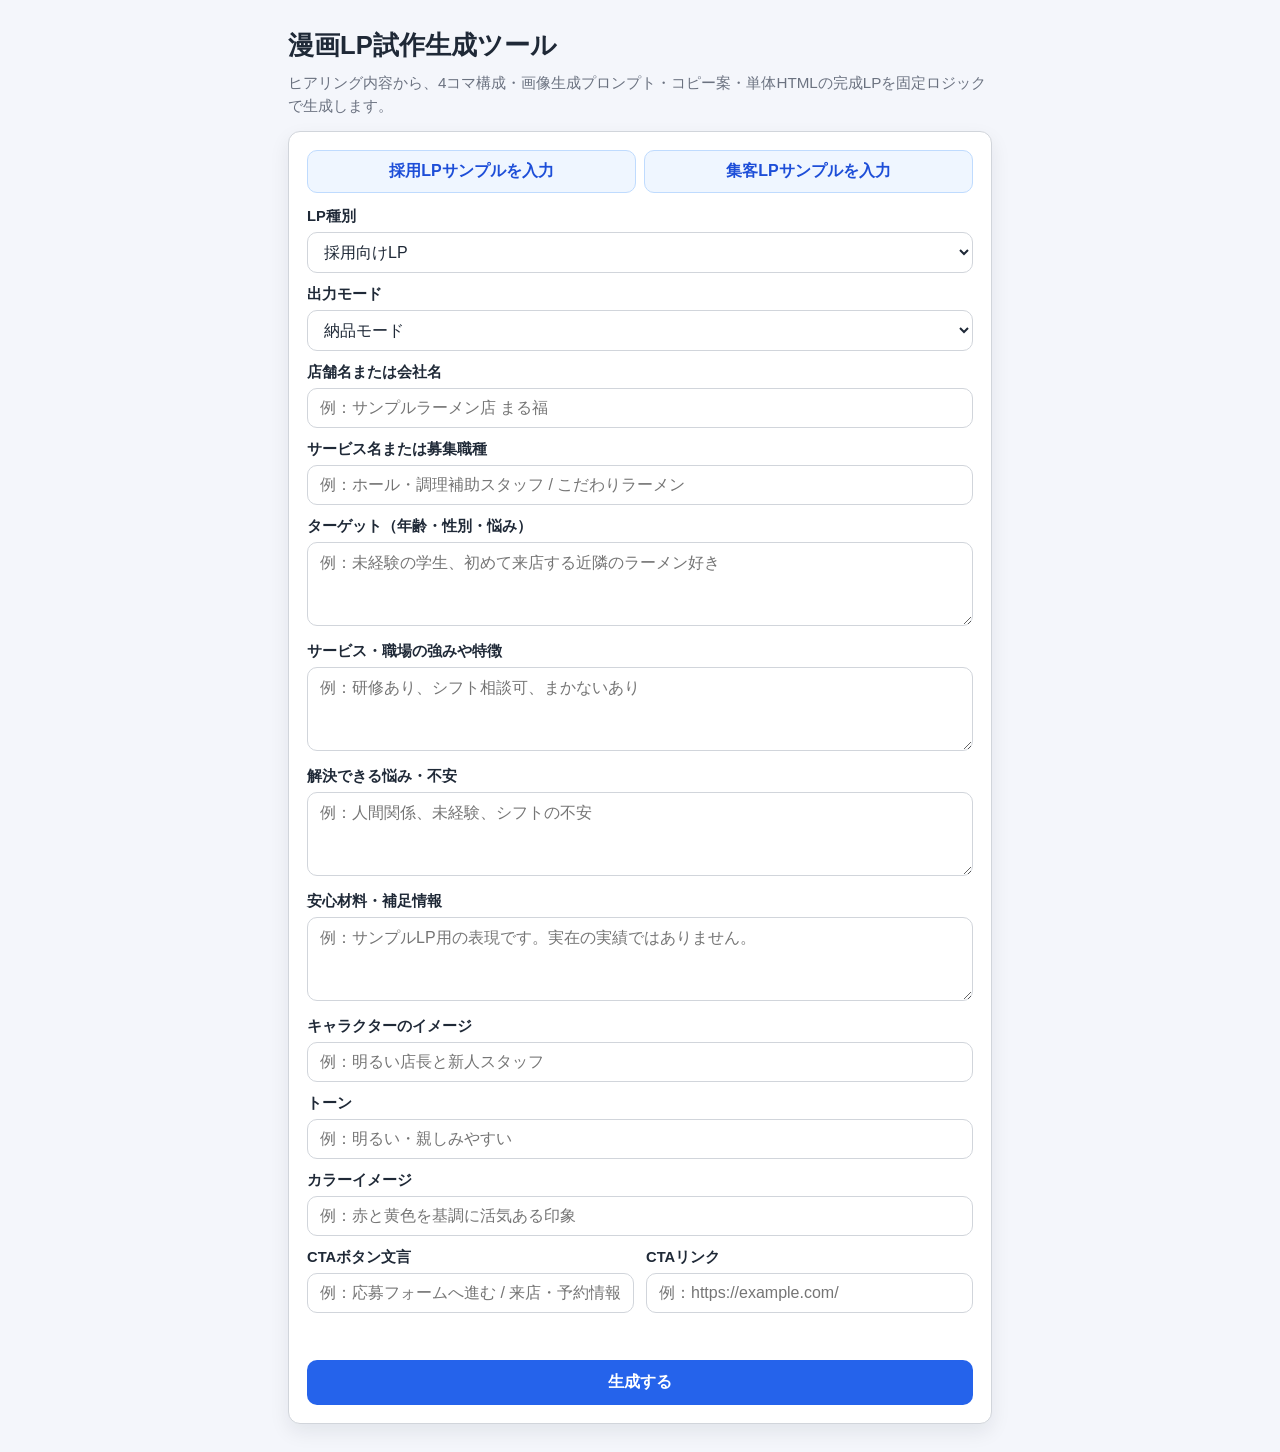
==== commit d84ed4a5: "Refine delivery copy from hearing inputs" ====
--- a/index.html
+++ b/index.html
@@ -24,6 +24,14 @@
           <select id="lpType" name="lpType" required>
             <option value="recruiting">採用向けLP</option>
             <option value="leadgen">集客向けLP</option>
+          </select>
+        </div>
+
+        <div class="field">
+          <label for="outputMode">出力モード</label>
+          <select id="outputMode" name="outputMode" required>
+            <option value="delivery">納品モード</option>
+            <option value="editor">編集モード</option>
           </select>
         </div>
 
--- a/css/manga.css
+++ b/css/manga.css
@@ -207,11 +207,11 @@
 }
 
 .generated-hero {
-  background: linear-gradient(160deg, #111827 0%, #7f1d1d 100%);
+  background: linear-gradient(160deg, #111827 0%, var(--generated-hero-end, #7f1d1d) 100%);
 }
 
 .generated-lp.leadgen .generated-hero {
-  background: linear-gradient(160deg, #0f172a 0%, #0f766e 100%);
+  background: linear-gradient(160deg, #0f172a 0%, var(--generated-hero-end, #0f766e) 100%);
 }
 
 .generated-topbar {
@@ -231,7 +231,7 @@
   display: inline-block;
   margin-bottom: 14px;
   padding: 5px 12px;
-  background: #facc15;
+  background: var(--generated-accent, #facc15);
   color: #111827;
   border-radius: 999px;
   font-size: 0.78rem;
@@ -270,7 +270,7 @@
 
 .generated-worry h2 {
   margin: 0 0 8px;
-  color: #facc15;
+  color: var(--generated-accent, #facc15);
   font-size: 1rem;
 }
 
@@ -368,14 +368,14 @@
   padding: 15px;
   background: rgba(255, 255, 255, 0.08);
   border: 1px solid rgba(255, 255, 255, 0.16);
-  border-left: 4px solid #facc15;
+  border-left: 4px solid var(--generated-accent, #facc15);
   border-radius: 8px;
 }
 
 .generated-cards strong {
   display: block;
   margin-bottom: 6px;
-  color: #facc15;
+  color: var(--generated-accent, #facc15);
   font-size: 0.8rem;
 }
 
@@ -419,7 +419,7 @@
   margin: 0 auto 12px;
   border-radius: 50%;
   background: #111827;
-  color: #facc15;
+  color: var(--generated-accent, #facc15);
   font-size: 1.7rem;
   font-weight: 900;
 }
@@ -440,7 +440,7 @@
   display: block;
   width: 100%;
   padding: 15px 14px;
-  background: #facc15;
+  background: var(--generated-accent, #facc15);
   color: #111827;
   border-radius: 999px;
   text-decoration: none;
@@ -782,3 +782,198 @@
     grid-template-columns: repeat(3, 1fr);
   }
 }
+/* Story-driven manga cards */
+.generated-panels.story-timeline {
+  display: grid;
+  grid-template-columns: 1fr;
+  gap: 18px;
+  border: 0;
+  background: transparent;
+}
+
+.story-timeline .generated-panel {
+  position: relative;
+  overflow: hidden;
+  border: 2px solid #111827;
+  border-radius: 8px;
+  background: #fff;
+  opacity: 1;
+  transform: none;
+}
+
+.motion-ready .story-timeline .generated-panel {
+  opacity: 0;
+  transform: translateY(22px) scale(0.98);
+  transition: opacity 520ms ease, transform 520ms ease, border-color 520ms ease, box-shadow 520ms ease;
+  transition-delay: calc(var(--panel-index, 0) * 70ms);
+}
+
+.motion-ready .story-timeline .generated-panel.is-visible {
+  opacity: 1;
+  transform: translateY(0) scale(1);
+  box-shadow: 0 14px 30px rgba(17, 24, 39, 0.18);
+}
+
+.story-timeline .generated-panel.emotion-worry {
+  border-color: #475569;
+  filter: saturate(0.92);
+}
+
+.story-timeline .generated-panel.emotion-notice,
+.story-timeline .generated-panel.emotion-hope,
+.story-timeline .generated-panel.emotion-delight {
+  border-color: #f59e0b;
+}
+
+.story-timeline .generated-panel.emotion-decide {
+  border-color: #16a34a;
+}
+
+.story-timeline .panel-media {
+  overflow: hidden;
+  background: #111827;
+}
+
+.story-timeline .panel-media img {
+  border-bottom: 0;
+  transform: none;
+  transition: transform 760ms ease, filter 760ms ease;
+}
+
+.motion-ready .story-timeline .panel-media img {
+  transform: scale(1.03);
+}
+
+.motion-ready .story-timeline .generated-panel.is-visible .panel-media img {
+  transform: scale(1);
+}
+
+.story-timeline .panel-copy {
+  display: grid;
+  gap: 9px;
+  min-height: auto;
+  padding: 12px;
+}
+
+.story-timeline .panel-copy h3 {
+  font-size: 1rem;
+}
+
+.panel-narration {
+  margin: 0;
+  color: #374151;
+  font-size: 0.84rem;
+  line-height: 1.65;
+}
+
+.speech-bubble {
+  position: relative;
+  margin: 0;
+  padding: 11px 12px;
+  border: 2px solid #111827;
+  border-radius: 8px;
+  background: #fff7ed;
+  color: #111827;
+  font-size: 0.9rem;
+  font-weight: 900;
+  line-height: 1.55;
+  opacity: 1;
+  transform: none;
+}
+
+.motion-ready .speech-bubble {
+  opacity: 0;
+  transform: translateY(10px);
+  transition: opacity 420ms ease 180ms, transform 420ms ease 180ms;
+}
+
+.speech-bubble::before {
+  content: "";
+  position: absolute;
+  top: -9px;
+  left: 24px;
+  width: 14px;
+  height: 14px;
+  border-top: 2px solid #111827;
+  border-left: 2px solid #111827;
+  background: #fff7ed;
+  transform: rotate(45deg);
+}
+
+.motion-ready .generated-panel.is-visible .speech-bubble {
+  opacity: 1;
+  transform: translateY(0);
+}
+
+.panel-connector {
+  display: grid;
+  place-items: center;
+  width: 54px;
+  height: 28px;
+  margin: 0 auto -10px;
+  border-radius: 999px;
+  background: #111827;
+  color: #fff;
+  font-size: 0.72rem;
+  font-weight: 900;
+  transform: translateY(10px);
+}
+
+.panel-connector::after {
+  content: "";
+  position: absolute;
+  bottom: -8px;
+  width: 10px;
+  height: 10px;
+  border-right: 3px solid #111827;
+  border-bottom: 3px solid #111827;
+  transform: rotate(45deg);
+  background: transparent;
+}
+
+.generated-cta.cta-pulse-visible {
+  animation: cta-breathe 2.8s ease-in-out infinite;
+}
+
+@keyframes cta-breathe {
+  0%, 100% { transform: translateY(0); box-shadow: 0 10px 24px rgba(0, 0, 0, 0.24); }
+  50% { transform: translateY(-2px); box-shadow: 0 14px 28px rgba(0, 0, 0, 0.28); }
+}
+
+@media (min-width: 768px) {
+  .generated-panels.story-timeline {
+    grid-template-columns: 1fr;
+  }
+}
+
+@media (prefers-reduced-motion: reduce) {
+  .story-timeline .generated-panel,
+  .story-timeline .panel-media img,
+  .speech-bubble,
+  .generated-cta.cta-pulse-visible {
+    animation: none;
+    opacity: 1;
+    transform: none;
+    transition: none;
+  }
+}
+.asset-notice {
+  margin: 0 0 16px;
+  padding: 12px 14px;
+  border: 1px dashed #f59e0b;
+  border-radius: 8px;
+  background: #fffbeb;
+  color: #78350f;
+  line-height: 1.7;
+}
+
+.asset-notice strong {
+  display: block;
+  margin-bottom: 4px;
+  font-size: 0.88rem;
+}
+
+.asset-notice p {
+  margin: 0;
+  font-size: 0.82rem;
+}
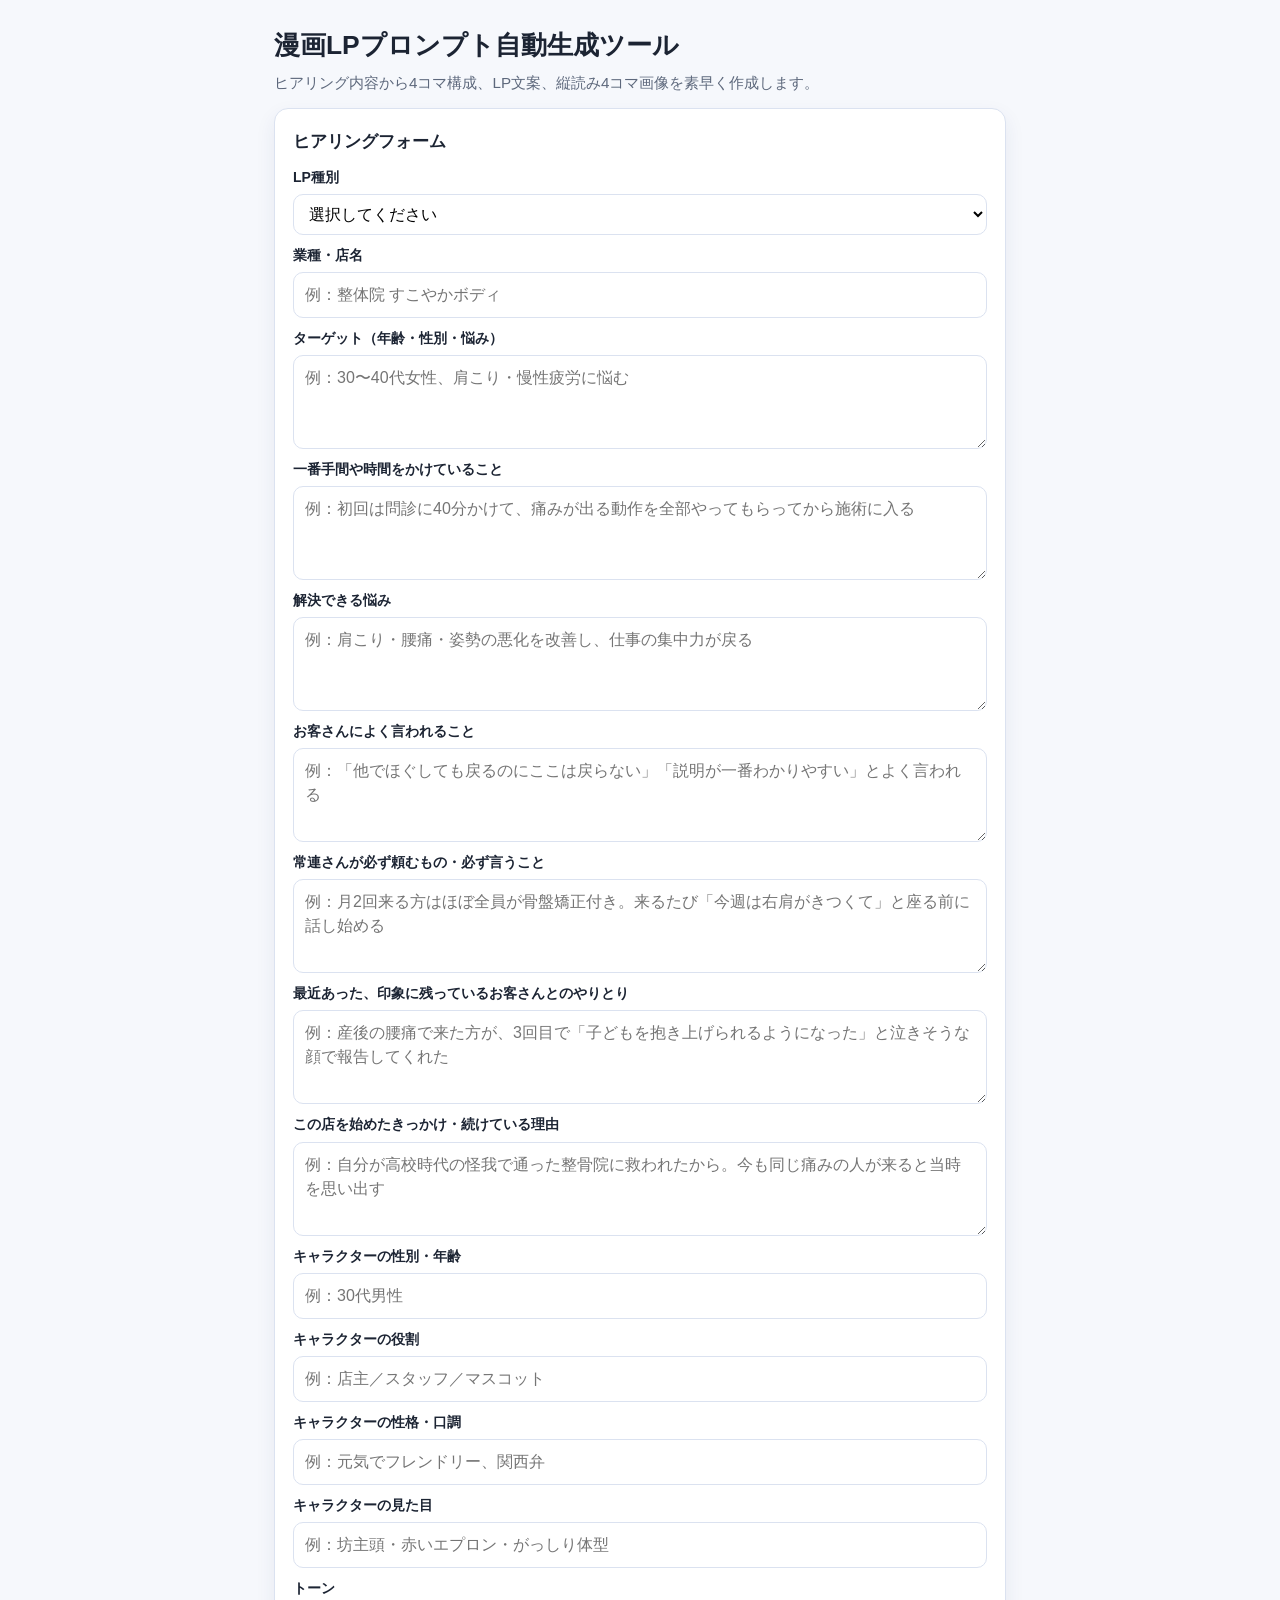
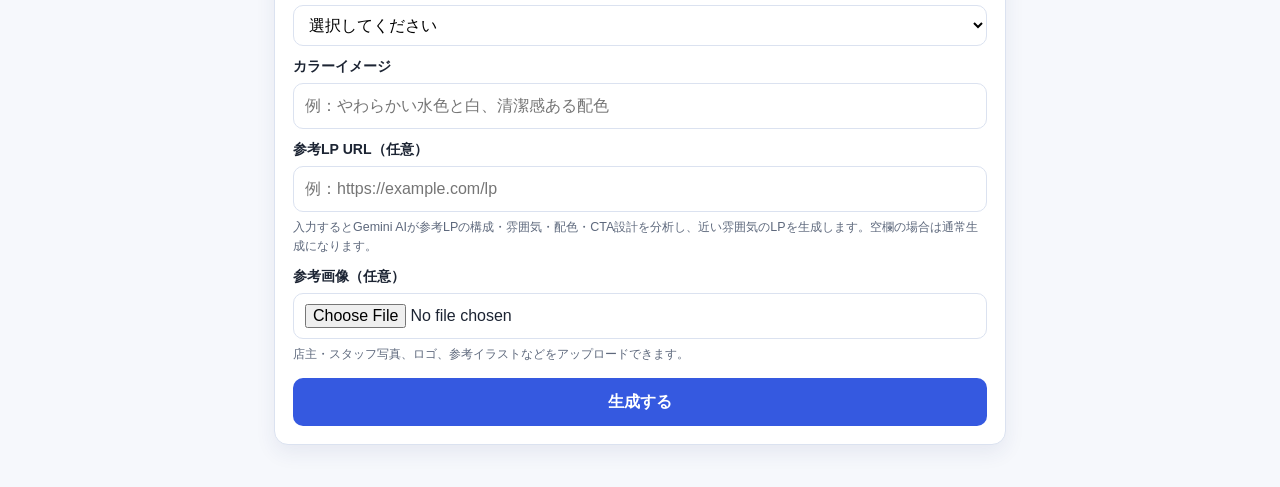
==== commit 29c6075c: "Ask for store-specific details in the hearing form The old "strengths" and "results" fields could be" ====
--- a/index.html
+++ b/index.html
@@ -3,143 +3,224 @@
   <head>
     <meta charset="UTF-8" />
     <meta name="viewport" content="width=device-width, initial-scale=1.0" />
-    <title>ヒアリングフォーム→漫画LP試作生成</title>
-    <link rel="stylesheet" href="css/manga.css" />
+    <title>漫画LPプロンプト自動生成ツール</title>
+    <link rel="stylesheet" href="styles.css" />
   </head>
   <body>
     <main class="container">
-      <header class="header">
-        <h1>漫画LP試作生成ツール</h1>
-        <p>ヒアリング内容から、4コマ構成・画像生成プロンプト・コピー案・単体HTMLの完成LPを固定ロジックで生成します。</p>
+      <header class="page-header">
+        <h1>漫画LPプロンプト自動生成ツール</h1>
+        <p>ヒアリング内容から4コマ構成、LP文案、縦読み4コマ画像を素早く作成します。</p>
       </header>
 
-      <form id="hearing-form" class="card" novalidate>
-        <div class="preset-actions" aria-label="サンプル入力">
-          <button type="button" class="preset-btn" data-preset="recruiting">採用LPサンプルを入力</button>
-          <button type="button" class="preset-btn" data-preset="leadgen">集客LPサンプルを入力</button>
-        </div>
-
-        <div class="field">
-          <label for="lpType">LP種別</label>
-          <select id="lpType" name="lpType" required>
-            <option value="recruiting">採用向けLP</option>
-            <option value="leadgen">集客向けLP</option>
-          </select>
-        </div>
-
-        <div class="field">
-          <label for="outputMode">出力モード</label>
-          <select id="outputMode" name="outputMode" required>
-            <option value="delivery">納品モード</option>
-            <option value="editor">編集モード</option>
-          </select>
-        </div>
-
-        <div class="field">
-          <label for="business">店舗名または会社名</label>
-          <input id="business" name="business" type="text" required placeholder="例：サンプルラーメン店 まる福" />
-        </div>
-
-        <div class="field">
-          <label for="service">サービス名または募集職種</label>
-          <input id="service" name="service" type="text" required placeholder="例：ホール・調理補助スタッフ / こだわりラーメン" />
-        </div>
-
-        <div class="field">
-          <label for="target">ターゲット（年齢・性別・悩み）</label>
-          <textarea id="target" name="target" required placeholder="例：未経験の学生、初めて来店する近隣のラーメン好き"></textarea>
-        </div>
-
-        <div class="field">
-          <label for="strength">サービス・職場の強みや特徴</label>
-          <textarea id="strength" name="strength" required placeholder="例：研修あり、シフト相談可、まかないあり"></textarea>
-        </div>
-
-        <div class="field">
-          <label for="problem">解決できる悩み・不安</label>
-          <textarea id="problem" name="problem" required placeholder="例：人間関係、未経験、シフトの不安"></textarea>
-        </div>
-
-        <div class="field">
-          <label for="achievement">安心材料・補足情報</label>
-          <textarea id="achievement" name="achievement" required placeholder="例：サンプルLP用の表現です。実在の実績ではありません。"></textarea>
-        </div>
-
-        <div class="field">
-          <label for="character">キャラクターのイメージ</label>
-          <input id="character" name="character" type="text" required placeholder="例：明るい店長と新人スタッフ" />
-        </div>
-
-        <div class="field">
-          <label for="tone">トーン</label>
-          <input id="tone" name="tone" type="text" required placeholder="例：明るい・親しみやすい" />
-        </div>
-
-        <div class="field">
-          <label for="color">カラーイメージ</label>
-          <input id="color" name="color" type="text" required placeholder="例：赤と黄色を基調に活気ある印象" />
-        </div>
-
-        <div class="field field-pair">
-          <div>
-            <label for="ctaLabel">CTAボタン文言</label>
-            <input id="ctaLabel" name="ctaLabel" type="text" required placeholder="例：応募フォームへ進む / 来店・予約情報を見る" />
-          </div>
-          <div>
-            <label for="ctaUrl">CTAリンク</label>
-            <input id="ctaUrl" name="ctaUrl" type="url" required placeholder="例：https://example.com/" />
-          </div>
-        </div>
-
-        <p id="form-error" class="form-error" role="alert"></p>
-        <button class="submit-btn" type="submit">生成する</button>
-      </form>
-
-      <section id="result" class="result hidden" aria-live="polite">
-        <article class="card result-block">
-          <div class="result-header">
-            <h2>1. 4コマのストーリー構成</h2>
-            <button type="button" class="copy-btn" data-copy-target="story">コピー</button>
-          </div>
-          <pre id="story" class="output"></pre>
-        </article>
-
-        <article class="card result-block">
-          <div class="result-header">
-            <h2>2. 画像生成プロンプト（4コマ分）</h2>
-            <button type="button" class="copy-btn" data-copy-target="prompts">コピー</button>
-          </div>
-          <pre id="prompts" class="output"></pre>
-        </article>
-
-        <article class="card result-block">
-          <div class="result-header">
-            <h2>3. LPキャッチコピー案（3パターン）</h2>
-            <button type="button" class="copy-btn" data-copy-target="copies">コピー</button>
-          </div>
-          <pre id="copies" class="output"></pre>
-        </article>
-
-        <article class="card result-block">
-          <div class="result-header">
-            <h2>4. 完成LPプレビュー</h2>
-            <button id="download-html" type="button" class="copy-btn">HTMLダウンロード</button>
-          </div>
-          <div id="lp-preview" class="preview-shell"></div>
-        </article>
-
-        <article class="card result-block">
-          <div class="result-header">
-            <h2>5. 生成HTML検査</h2>
-          </div>
-          <pre id="html-check" class="output check-output"></pre>
+      <section class="card">
+        <h2>ヒアリングフォーム</h2>
+        <form id="hearing-form" class="form-grid">
+        
+          <label>
+            <span>LP種別</span>
+            <select id="lpType" required>
+              <option value="">選択してください</option>
+              <option value="集客">集客LP（お客様向け）</option>
+              <option value="採用">採用LP（求職者向け）</option>
+            </select>
+          </label>
+
+          <label>
+            <span>業種・店名</span>
+            <input type="text" id="businessName" required placeholder="例：整体院 すこやかボディ" />
+          </label>
+
+          <label>
+            <span>ターゲット（年齢・性別・悩み）</span>
+            <textarea id="target" required rows="3" placeholder="例：30〜40代女性、肩こり・慢性疲労に悩む"></textarea>
+          </label>
+
+          <label>
+            <span>一番手間や時間をかけていること</span>
+            <textarea id="strengths" required rows="3" placeholder="例：初回は問診に40分かけて、痛みが出る動作を全部やってもらってから施術に入る"></textarea>
+          </label>
+
+          <label>
+            <span>解決できる悩み</span>
+            <textarea id="problemsSolved" required rows="3" placeholder="例：肩こり・腰痛・姿勢の悪化を改善し、仕事の集中力が戻る"></textarea>
+          </label>
+
+          <label>
+            <span>お客さんによく言われること</span>
+            <textarea id="results" required rows="3" placeholder="例：「他でほぐしても戻るのにここは戻らない」「説明が一番わかりやすい」とよく言われる"></textarea>
+          </label>
+
+          <label>
+            <span>常連さんが必ず頼むもの・必ず言うこと</span>
+            <textarea id="regulars" rows="3" placeholder="例：月2回来る方はほぼ全員が骨盤矯正付き。来るたび「今週は右肩がきつくて」と座る前に話し始める"></textarea>
+          </label>
+
+          <label>
+            <span>最近あった、印象に残っているお客さんとのやりとり</span>
+            <textarea id="episode" rows="3" placeholder="例：産後の腰痛で来た方が、3回目で「子どもを抱き上げられるようになった」と泣きそうな顔で報告してくれた"></textarea>
+          </label>
+
+          <label>
+            <span>この店を始めたきっかけ・続けている理由</span>
+            <textarea id="origin" rows="3" placeholder="例：自分が高校時代の怪我で通った整骨院に救われたから。今も同じ痛みの人が来ると当時を思い出す"></textarea>
+          </label>
+
+          <label>
+            <span>キャラクターの性別・年齢</span>
+            <input type="text" id="characterGender" required placeholder="例：30代男性" />
+          </label>
+          
+          <label>
+            <span>キャラクターの役割</span>
+            <input type="text" id="characterRole" required placeholder="例：店主／スタッフ／マスコット" />
+          </label>
+          
+          <label>
+            <span>キャラクターの性格・口調</span>
+            <input type="text" id="characterPersonality" required placeholder="例：元気でフレンドリー、関西弁" />
+          </label>
+          
+          <label>
+            <span>キャラクターの見た目</span>
+            <input type="text" id="characterAppearance" required placeholder="例：坊主頭・赤いエプロン・がっしり体型" />
+          </label>
+
+          <label>
+            <span>トーン</span>
+            <select id="tone" required>
+              <option value="">選択してください</option>
+              <option value="明るい">明るい</option>
+              <option value="シリアス">シリアス</option>
+              <option value="親しみやすい">親しみやすい</option>
+            </select>
+          </label>
+
+          <label>
+            <span>カラーイメージ</span>
+            <input type="text" id="colorImage" required placeholder="例：やわらかい水色と白、清潔感ある配色" />
+          </label>
+          
+          <label>
+            <span>参考LP URL（任意）</span>
+            <input type="url" id="refLpUrl" placeholder="例：https://example.com/lp" />
+            <small class="help-text">入力するとGemini AIが参考LPの構成・雰囲気・配色・CTA設計を分析し、近い雰囲気のLPを生成します。空欄の場合は通常生成になります。</small>
+          </label>
+
+          <label>
+            <span>参考画像（任意）</span>
+            <input type="file" id="referenceImage" accept="image/*" />
+            <small class="help-text">店主・スタッフ写真、ロゴ、参考イラストなどをアップロードできます。</small>
+          </label>
+
+          <button type="submit" class="primary-btn" id="generateButton">生成する</button>
+        </form>
+      </section>
+
+      <section class="card" id="output-section" hidden>
+        <h2>生成結果</h2>
+
+        <article class="output-block">
+          <div class="output-head">
+            <h3>1. 4コマのストーリー構成</h3>
+            <button type="button" class="copy-btn" data-copy-target="storyOutput">コピー</button>
+          </div>
+          <pre id="storyOutput" class="output-text"></pre>
+        </article>
+
+        <article class="output-block">
+          <div class="output-head">
+            <h3>2. 画像生成プロンプト（4コマ分）</h3>
+            <button type="button" class="copy-btn" data-copy-target="promptOutput">コピー</button>
+          </div>
+          <pre id="promptOutput" class="output-text"></pre>
+        </article>
+
+        <article class="output-block">
+          <div class="output-head">
+            <h3>3. LPのキャッチコピー案（3パターン）</h3>
+            <button type="button" class="copy-btn" data-copy-target="copyOutput">コピー</button>
+          </div>
+          <pre id="copyOutput" class="output-text"></pre>
+        </article>
+
+        <article class="output-block">
+          <div class="output-head">
+            <h3>4. Claude AIによる分析・提案</h3>
+            <button type="button" class="copy-btn" data-copy-target="claudeOutput">コピー</button>
+          </div>
+          <pre id="claudeOutput" class="output-text"></pre>
+        </article>
+        <article class="output-block">
+          <div class="output-head">
+            <h3>5. LP HTMLを生成する</h3>
+            <button type="button" class="primary-btn" id="generateLpButton">LP HTMLを生成</button>
+          </div>
+          <p class="help-text">ヒアリング内容からLP本体のHTMLファイルを自動生成します。生成後にダウンロードできます。</p>
+          <p id="lpStatus" class="status-text"></p>
+          <button type="button" id="downloadLpButton" class="primary-btn" hidden>HTMLをダウンロード</button>
+        </article>
+
+        <article class="output-block">
+          <div class="output-head">
+            <h3>6. 4コマ漫画データを生成</h3>
+            <button type="button" class="primary-btn" id="generateMangaDataButton">4コマデータを生成</button>
+          </div>
+          <p class="help-text">各コマの設計データ（シーン・セリフ・ナレーション・画像プロンプト）をClaude AIが自動生成します。</p>
+          <p id="mangaDataStatus" class="status-text"></p>
+          <div id="mangaCardsContainer" hidden></div>
+          <button type="button" class="primary-btn" id="generateImagesButton" hidden>4コマ画像を生成（GPT Image 2）</button>
+          <p id="imageGenStatus" class="status-text"></p>
+          <div id="mangaImagesContainer" hidden></div>
+        </article>
+
+        <article class="output-block">
+          <div class="output-head">
+            <h3>7. 手動画像アップロード（API不要）</h3>
+          </div>
+          <p class="help-text">OpenAI APIが使えない場合、外部で作成した画像をアップロードするとLP HTMLに反映できます。アップロード後にそのまま「LP HTMLを生成」へ進めます。</p>
+          <div class="upload-grid">
+            <div class="upload-item">
+              <label>
+                <span>人物紹介画像</span>
+                <input type="file" id="uploadProfile" accept="image/*" />
+              </label>
+              <div id="previewProfile" class="upload-preview" hidden></div>
+            </div>
+            <div class="upload-item">
+              <label>
+                <span>1コマ目</span>
+                <input type="file" id="uploadPanel1" accept="image/*" />
+              </label>
+              <div id="previewPanel1" class="upload-preview" hidden></div>
+            </div>
+            <div class="upload-item">
+              <label>
+                <span>2コマ目</span>
+                <input type="file" id="uploadPanel2" accept="image/*" />
+              </label>
+              <div id="previewPanel2" class="upload-preview" hidden></div>
+            </div>
+            <div class="upload-item">
+              <label>
+                <span>3コマ目</span>
+                <input type="file" id="uploadPanel3" accept="image/*" />
+              </label>
+              <div id="previewPanel3" class="upload-preview" hidden></div>
+            </div>
+            <div class="upload-item">
+              <label>
+                <span>4コマ目</span>
+                <input type="file" id="uploadPanel4" accept="image/*" />
+              </label>
+              <div id="previewPanel4" class="upload-preview" hidden></div>
+            </div>
+          </div>
+          <p id="uploadStatus" class="upload-status"></p>
         </article>
       </section>
     </main>
 
-    <textarea id="generated-html-source" hidden></textarea>
-    <script src="js/scroll.js"></script>
+    <script src="script.js"></script>
   </body>
 </html>
-
-
--- a/styles.css
+++ b/styles.css
@@ -0,0 +1,513 @@
+﻿:root {
+  --bg: #f6f8fc;
+  --surface: #ffffff;
+  --text: #1c2433;
+  --muted: #5d687c;
+  --primary: #3559e0;
+  --primary-hover: #2547c3;
+  --border: #dbe2f0;
+  --radius: 14px;
+  --shadow: 0 8px 20px rgba(38, 55, 110, 0.08);
+  --success: #1f8f53;
+  --warning-bg: #fff9e8;
+}
+
+* {
+  box-sizing: border-box;
+}
+
+body {
+  margin: 0;
+  font-family: -apple-system, BlinkMacSystemFont, "Segoe UI", Roboto, "Hiragino Kaku Gothic ProN", "Noto Sans JP", "Yu Gothic", sans-serif;
+  background: var(--bg);
+  color: var(--text);
+  line-height: 1.5;
+}
+
+.container {
+  max-width: 760px;
+  margin: 0 auto;
+  padding: 16px 14px 28px;
+}
+
+.page-header {
+  margin-bottom: 14px;
+}
+
+h1 {
+  font-size: 1.35rem;
+  margin: 0 0 6px;
+}
+
+.page-header p {
+  margin: 0;
+  color: var(--muted);
+  font-size: 0.95rem;
+}
+
+.card {
+  background: var(--surface);
+  border: 1px solid var(--border);
+  border-radius: var(--radius);
+  box-shadow: var(--shadow);
+  padding: 14px;
+  margin-bottom: 14px;
+}
+
+h2 {
+  margin: 2px 0 12px;
+  font-size: 1.05rem;
+}
+
+.form-grid {
+  display: grid;
+  gap: 10px;
+}
+
+label {
+  display: grid;
+  gap: 6px;
+}
+
+label span {
+  font-size: 0.88rem;
+  font-weight: 600;
+}
+
+.help-text {
+  color: var(--muted);
+  font-size: 0.78rem;
+}
+
+input,
+textarea,
+select,
+button {
+  font: inherit;
+}
+
+input,
+textarea,
+select {
+  width: 100%;
+  border: 1px solid var(--border);
+  border-radius: 10px;
+  padding: 10px 11px;
+  background: #fff;
+}
+
+textarea {
+  resize: vertical;
+}
+
+input:focus,
+textarea:focus,
+select:focus,
+button:focus-visible {
+  outline: 2px solid #93a8ff;
+  outline-offset: 1px;
+}
+
+.primary-btn {
+  margin-top: 4px;
+  border: none;
+  border-radius: 10px;
+  background: var(--primary);
+  color: #fff;
+  padding: 12px;
+  font-weight: 700;
+}
+
+.primary-btn:hover {
+  background: var(--primary-hover);
+}
+
+.primary-btn:disabled {
+  opacity: 0.7;
+}
+
+.output-block + .output-block {
+  margin-top: 16px;
+}
+
+.output-head {
+  display: flex;
+  justify-content: space-between;
+  align-items: center;
+  gap: 8px;
+  margin-bottom: 8px;
+}
+
+h3 {
+  font-size: 0.95rem;
+  margin: 0;
+}
+
+.copy-btn {
+  border: 1px solid var(--border);
+  border-radius: 999px;
+  padding: 7px 11px;
+  background: #fff;
+  color: var(--text);
+  font-size: 0.8rem;
+}
+
+.copy-btn:hover {
+  background: #f1f5ff;
+}
+
+.output-text {
+  margin: 0;
+  white-space: pre-wrap;
+  background: #f9fbff;
+  border: 1px solid var(--border);
+  border-radius: 10px;
+  padding: 10px;
+  min-height: 84px;
+  font-size: 0.88rem;
+}
+
+.status-text {
+  margin: 0 0 10px;
+  color: var(--muted);
+  font-size: 0.88rem;
+}
+
+.generated-image {
+  display: block;
+  width: 100%;
+  max-width: 420px;
+  margin: 0 auto;
+  border-radius: 12px;
+  border: 1px solid var(--border);
+  box-shadow: var(--shadow);
+  background: linear-gradient(180deg, #fff, #f6f8fc);
+}
+
+@media (min-width: 768px) {
+  .container {
+    padding-top: 26px;
+  }
+
+  .card {
+    padding: 18px;
+  }
+
+  h1 {
+    font-size: 1.65rem;
+  }
+}
+/* ローディングスピナー */
+.spinner {
+  display: inline-block;
+  width: 16px;
+  height: 16px;
+  border: 2px solid var(--border);
+  border-top-color: var(--primary);
+  border-radius: 50%;
+  animation: spin 0.7s linear infinite;
+  vertical-align: middle;
+  margin-right: 6px;
+}
+@keyframes spin {
+  to { transform: rotate(360deg); }
+}
+
+/* Claude出力のMarkdown整形 */
+.claude-result {
+  background: #f9fbff;
+  border: 1px solid var(--border);
+  border-radius: 10px;
+  padding: 14px;
+  font-size: 0.88rem;
+  line-height: 1.7;
+}
+.claude-result h2 {
+  font-size: 1rem;
+  color: var(--primary);
+  border-bottom: 1px solid var(--border);
+  padding-bottom: 4px;
+  margin: 16px 0 8px;
+}
+.claude-result h2:first-child {
+  margin-top: 0;
+}
+.claude-result h3 {
+  font-size: 0.92rem;
+  margin: 12px 0 4px;
+}
+.claude-result p {
+  margin: 4px 0;
+}
+.claude-result blockquote {
+  border-left: 3px solid var(--primary);
+  margin: 6px 0;
+  padding: 4px 10px;
+  color: var(--muted);
+  background: #f1f5ff;
+  border-radius: 0 6px 6px 0;
+}
+.claude-result hr {
+  border: none;
+  border-top: 1px solid var(--border);
+  margin: 12px 0;
+}
+/* コードブロックのはみ出し防止 */
+.claude-result pre {
+  white-space: pre-wrap;
+  word-break: break-all;
+  background: #f1f5ff;
+  border: 1px solid var(--border);
+  border-radius: 8px;
+  padding: 10px;
+  font-size: 0.82rem;
+  overflow-x: auto;
+}
+/* テーブル */
+.md-table {
+  width: 100%;
+  border-collapse: collapse;
+  font-size: 0.85rem;
+  margin: 8px 0;
+}
+.md-table th,
+.md-table td {
+  border: 1px solid var(--border);
+  padding: 6px 10px;
+  text-align: left;
+}
+.md-table th {
+  background: #f1f5ff;
+  font-weight: 600;
+}
+
+/* 4コマ漫画データカード */
+.manga-cards-grid {
+  display: grid;
+  gap: 12px;
+  margin-top: 8px;
+}
+
+@media (min-width: 640px) {
+  .manga-cards-grid {
+    grid-template-columns: 1fr 1fr;
+  }
+}
+
+.manga-card {
+  border: 1px solid var(--border);
+  border-radius: 10px;
+  overflow: hidden;
+  background: #fff;
+}
+
+.manga-card-header {
+  background: var(--primary);
+  color: #fff;
+  padding: 8px 12px;
+  display: flex;
+  align-items: center;
+  gap: 8px;
+}
+
+.manga-panel-num {
+  font-size: 0.75rem;
+  font-weight: 700;
+  background: rgba(255, 255, 255, 0.2);
+  border-radius: 999px;
+  padding: 2px 8px;
+  white-space: nowrap;
+}
+
+.manga-panel-title {
+  font-size: 0.88rem;
+  font-weight: 700;
+}
+
+.manga-card-body {
+  margin: 0;
+  padding: 10px 12px;
+  display: grid;
+  gap: 4px;
+  font-size: 0.85rem;
+}
+
+.manga-card-body dt {
+  font-weight: 600;
+  color: var(--muted);
+  font-size: 0.75rem;
+  margin-top: 6px;
+}
+
+.manga-card-body dt:first-child {
+  margin-top: 0;
+}
+
+.manga-card-body dd {
+  margin: 0;
+  line-height: 1.6;
+}
+
+.manga-dialogue {
+  display: flex;
+  flex-wrap: wrap;
+  gap: 4px;
+}
+
+.manga-dialogue-item {
+  background: #f1f5ff;
+  border-radius: 6px;
+  padding: 2px 8px;
+  font-size: 0.82rem;
+}
+
+.manga-prompt-row {
+  display: flex;
+  align-items: flex-start;
+  gap: 8px;
+}
+
+.manga-prompt-row span {
+  flex: 1;
+  font-size: 0.8rem;
+  color: var(--muted);
+  word-break: break-all;
+  line-height: 1.5;
+}
+
+.manga-copy-btn {
+  flex-shrink: 0;
+  margin-top: 1px;
+}
+
+/* 共通キャラクタープロンプト */
+.manga-common-char {
+  border: 1px solid var(--border);
+  border-radius: 10px;
+  background: #f1f5ff;
+  padding: 10px 12px;
+  margin-bottom: 12px;
+}
+
+.manga-common-char-head {
+  display: flex;
+  justify-content: space-between;
+  align-items: center;
+  gap: 8px;
+  margin-bottom: 6px;
+}
+
+.manga-common-char-label {
+  font-size: 0.75rem;
+  font-weight: 700;
+  color: var(--primary);
+}
+
+.manga-common-char-text {
+  display: block;
+  font-size: 0.82rem;
+  color: var(--muted);
+  word-break: break-all;
+  line-height: 1.6;
+}
+
+/* 4コマ画像生成エリア */
+#mangaImagesContainer {
+  display: flex;
+  flex-direction: column;
+  gap: 16px;
+  margin-top: 12px;
+}
+
+.manga-image-item {
+  border: 1px solid var(--border);
+  border-radius: 10px;
+  overflow: hidden;
+  background: #fff;
+}
+
+.manga-image-label {
+  background: var(--primary);
+  color: #fff;
+  font-size: 0.82rem;
+  font-weight: 700;
+  padding: 6px 12px;
+}
+
+.manga-image-item img {
+  display: block;
+  width: 100%;
+  height: auto;
+}
+
+.manga-image-error {
+  border-color: #e57373;
+}
+
+.manga-image-error p {
+  color: #c62828;
+  font-size: 0.85rem;
+  padding: 10px 12px;
+  margin: 0;
+}
+
+/* 手動アップロードセクション */
+.upload-grid {
+  display: grid;
+  gap: 10px;
+  margin-top: 8px;
+}
+
+@media (min-width: 500px) {
+  .upload-grid {
+    grid-template-columns: 1fr 1fr;
+  }
+}
+
+.upload-item {
+  border: 1px solid var(--border);
+  border-radius: 10px;
+  background: #fff;
+  overflow: hidden;
+}
+
+.upload-item label {
+  display: block;
+  padding: 10px 12px;
+  background: #f1f5ff;
+  cursor: pointer;
+  border-bottom: 1px solid var(--border);
+}
+
+.upload-item label span {
+  display: block;
+  font-size: 0.82rem;
+  font-weight: 700;
+  color: var(--primary);
+  margin-bottom: 4px;
+}
+
+.upload-item label input[type="file"] {
+  font-size: 0.78rem;
+  width: 100%;
+}
+
+.upload-preview {
+  padding: 8px;
+  background: #f9fbff;
+}
+
+.upload-preview img {
+  display: block;
+  width: 100%;
+  height: auto;
+  border-radius: 6px;
+  border: 1px solid var(--border);
+}
+
+.upload-status {
+  margin: 10px 0 0;
+  font-size: 0.85rem;
+  color: var(--success);
+  font-weight: 600;
+}
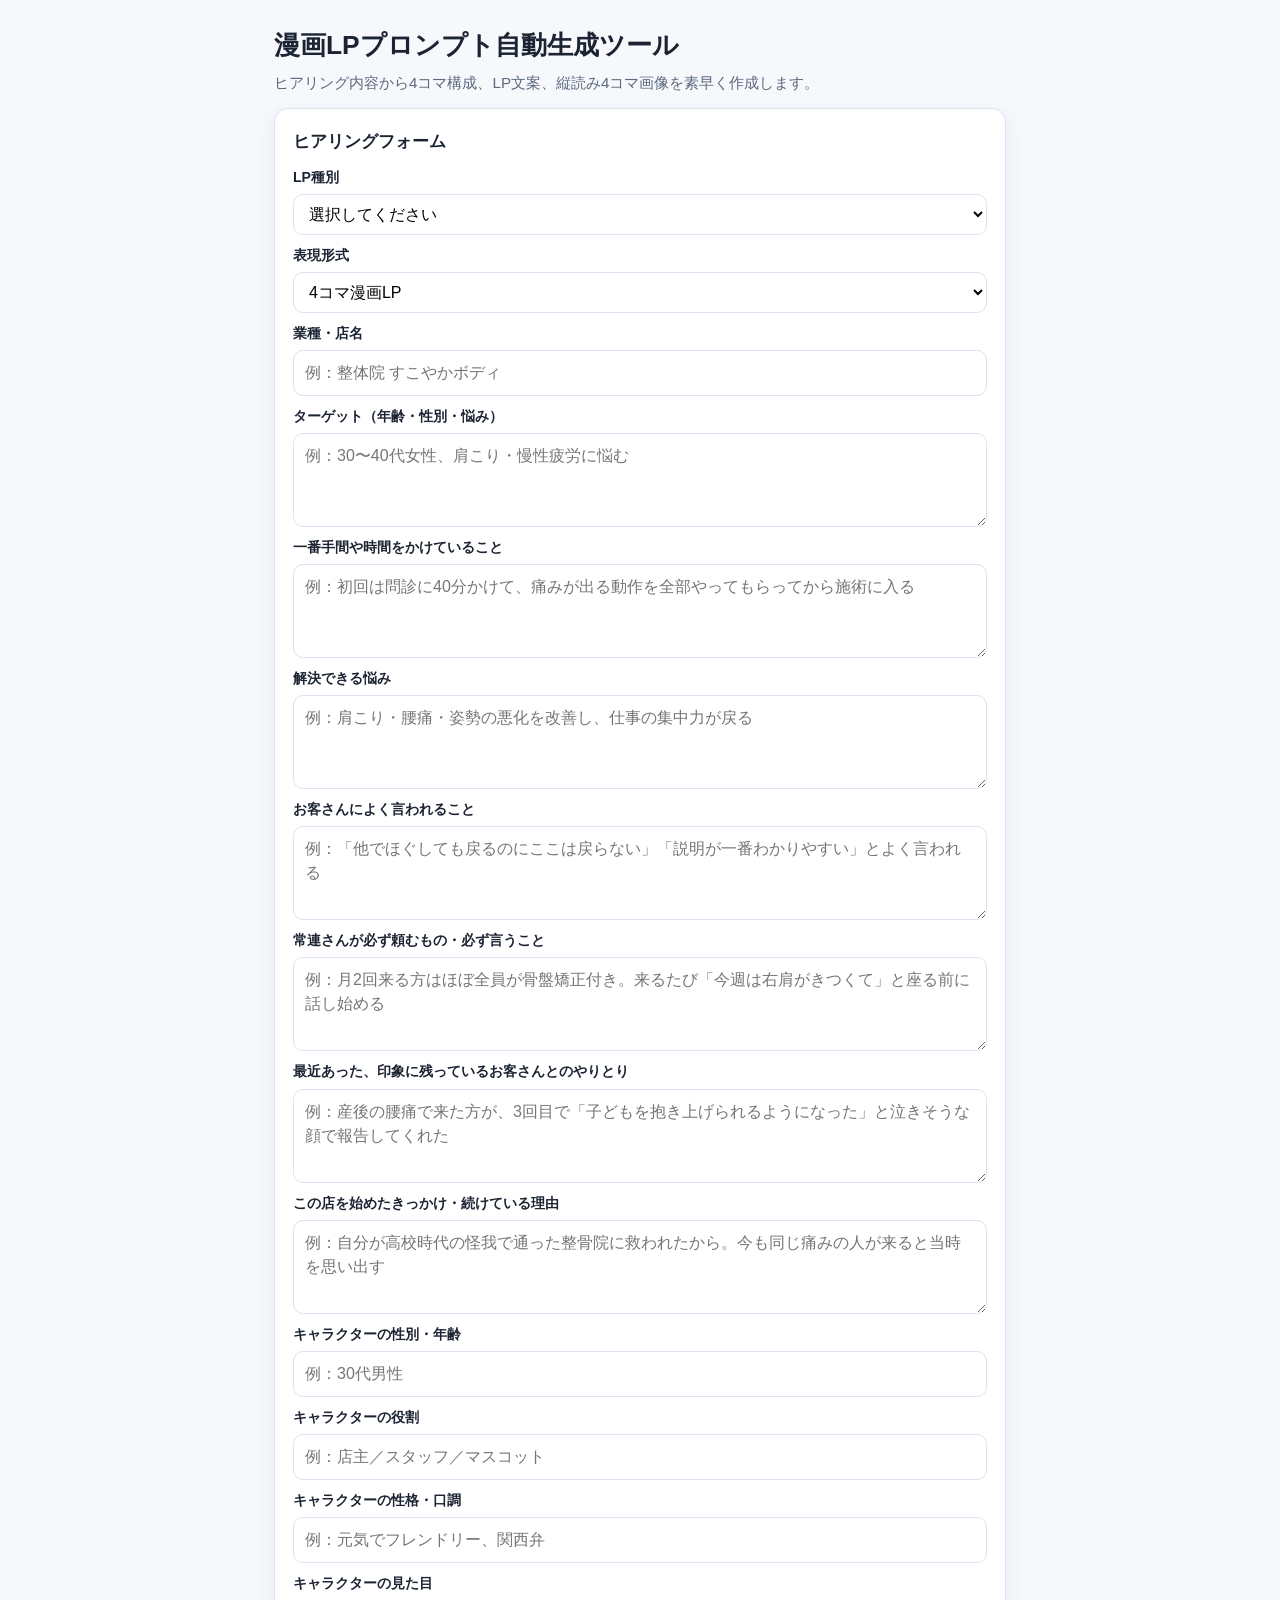
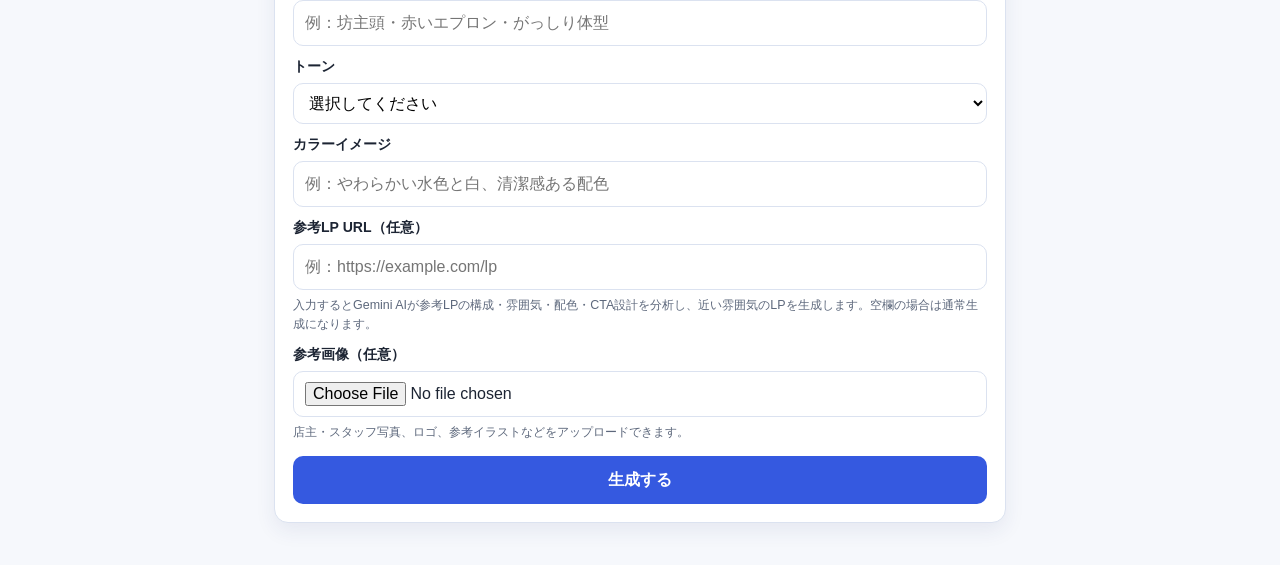
==== commit a813f0ff: "Add a no-manga LP format alongside the 4-koma one Expression format becomes an axis independent of L" ====
--- a/index.html
+++ b/index.html
@@ -27,6 +27,14 @@
           </label>
 
           <label>
+            <span>表現形式</span>
+            <select id="format" required>
+              <option value="漫画">4コマ漫画LP</option>
+              <option value="通常">通常LP（漫画なし）</option>
+            </select>
+          </label>
+
+          <label>
             <span>業種・店名</span>
             <input type="text" id="businessName" required placeholder="例：整体院 すこやかボディ" />
           </label>
@@ -120,7 +128,7 @@
       <section class="card" id="output-section" hidden>
         <h2>生成結果</h2>
 
-        <article class="output-block">
+        <article class="output-block" id="block-story">
           <div class="output-head">
             <h3>1. 4コマのストーリー構成</h3>
             <button type="button" class="copy-btn" data-copy-target="storyOutput">コピー</button>
@@ -128,7 +136,7 @@
           <pre id="storyOutput" class="output-text"></pre>
         </article>
 
-        <article class="output-block">
+        <article class="output-block" id="block-panels">
           <div class="output-head">
             <h3>2. 画像生成プロンプト（4コマ分）</h3>
             <button type="button" class="copy-btn" data-copy-target="promptOutput">コピー</button>
@@ -161,7 +169,7 @@
           <button type="button" id="downloadLpButton" class="primary-btn" hidden>HTMLをダウンロード</button>
         </article>
 
-        <article class="output-block">
+        <article class="output-block" id="block-manga">
           <div class="output-head">
             <h3>6. 4コマ漫画データを生成</h3>
             <button type="button" class="primary-btn" id="generateMangaDataButton">4コマデータを生成</button>
@@ -174,7 +182,7 @@
           <div id="mangaImagesContainer" hidden></div>
         </article>
 
-        <article class="output-block">
+        <article class="output-block" id="block-upload">
           <div class="output-head">
             <h3>7. 手動画像アップロード（API不要）</h3>
           </div>
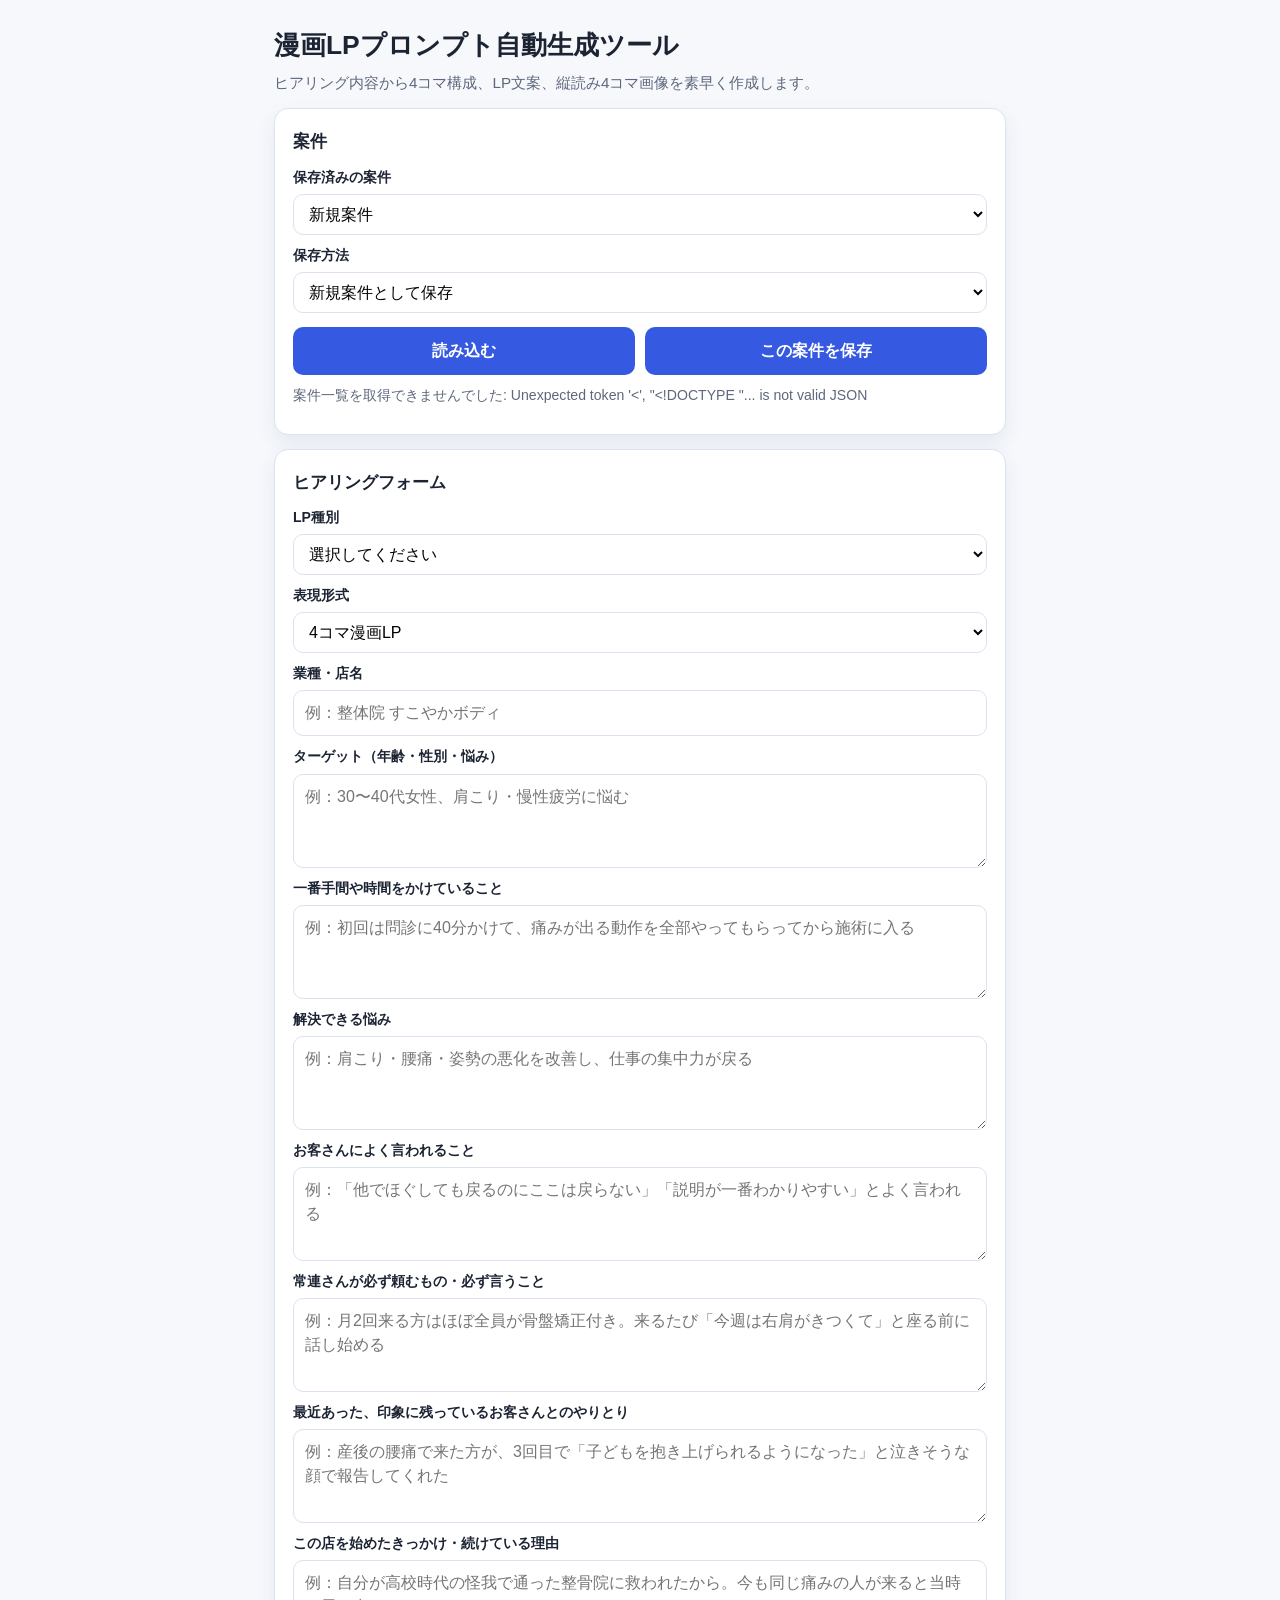
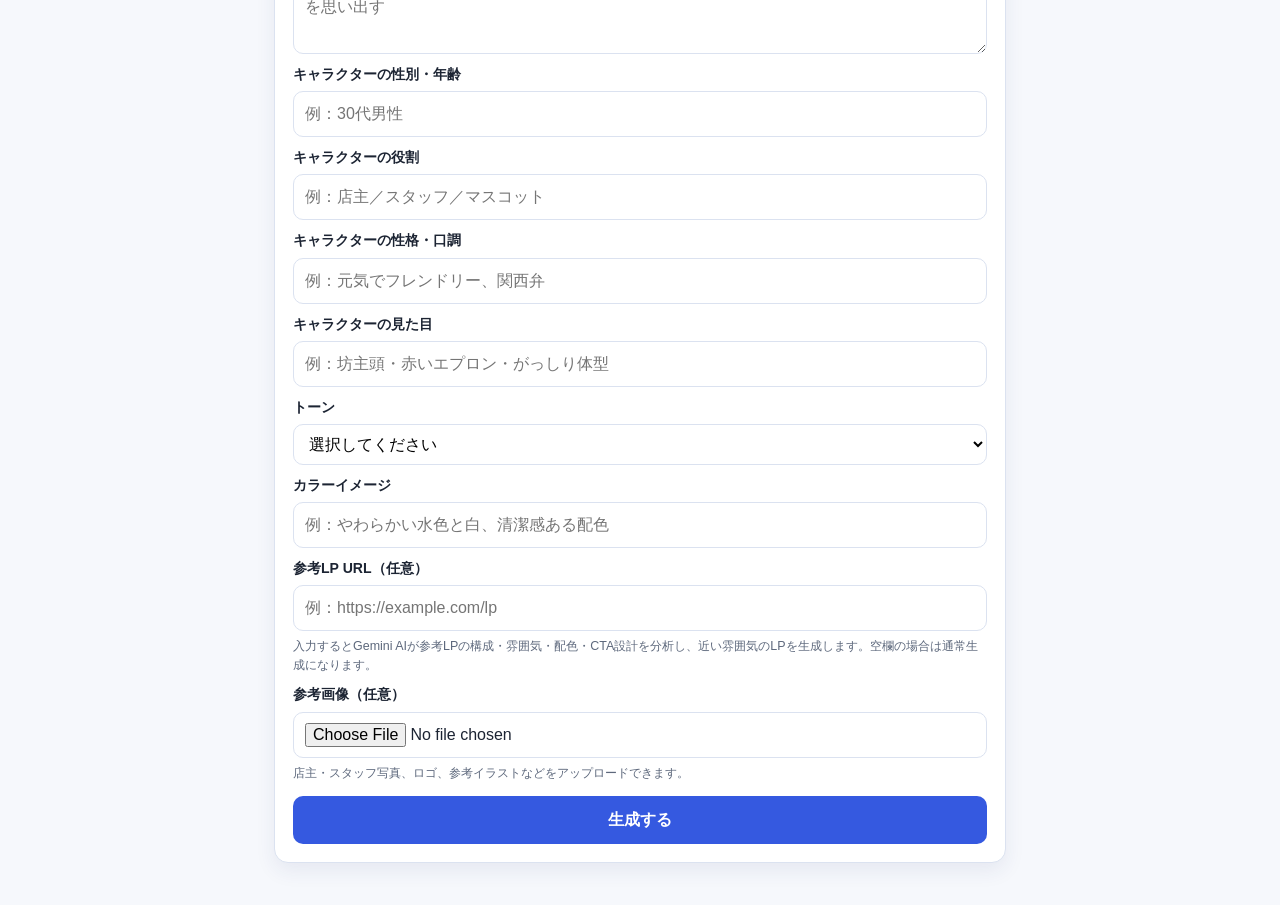
==== commit 9deddd70: "Save and reload projects through a GAS-backed sheet First stage of the project store: the hearing fo" ====
--- a/index.html
+++ b/index.html
@@ -14,6 +14,30 @@
       </header>
 
       <section class="card">
+        <h2>案件</h2>
+        <div class="project-bar">
+          <label>
+            <span>保存済みの案件</span>
+            <select id="projectSelect">
+              <option value="">新規案件</option>
+            </select>
+          </label>
+          <label>
+            <span>保存方法</span>
+            <select id="saveMode">
+              <option value="create">新規案件として保存</option>
+              <option value="update">選択中の案件に上書き保存</option>
+            </select>
+          </label>
+          <div class="project-actions">
+            <button type="button" class="primary-btn" id="loadProjectButton">読み込む</button>
+            <button type="button" class="primary-btn" id="saveProjectButton">この案件を保存</button>
+          </div>
+          <p id="projectStatus" class="status-text"></p>
+        </div>
+      </section>
+
+      <section class="card">
         <h2>ヒアリングフォーム</h2>
         <form id="hearing-form" class="form-grid">
         
--- a/styles.css
+++ b/styles.css
@@ -64,6 +64,22 @@
   gap: 10px;
 }
 
+.project-bar {
+  display: grid;
+  gap: 10px;
+}
+
+.project-actions {
+  display: grid;
+  gap: 10px;
+}
+
+@media (min-width: 640px) {
+  .project-actions {
+    grid-template-columns: repeat(2, minmax(0, 1fr));
+  }
+}
+
 label {
   display: grid;
   gap: 6px;
